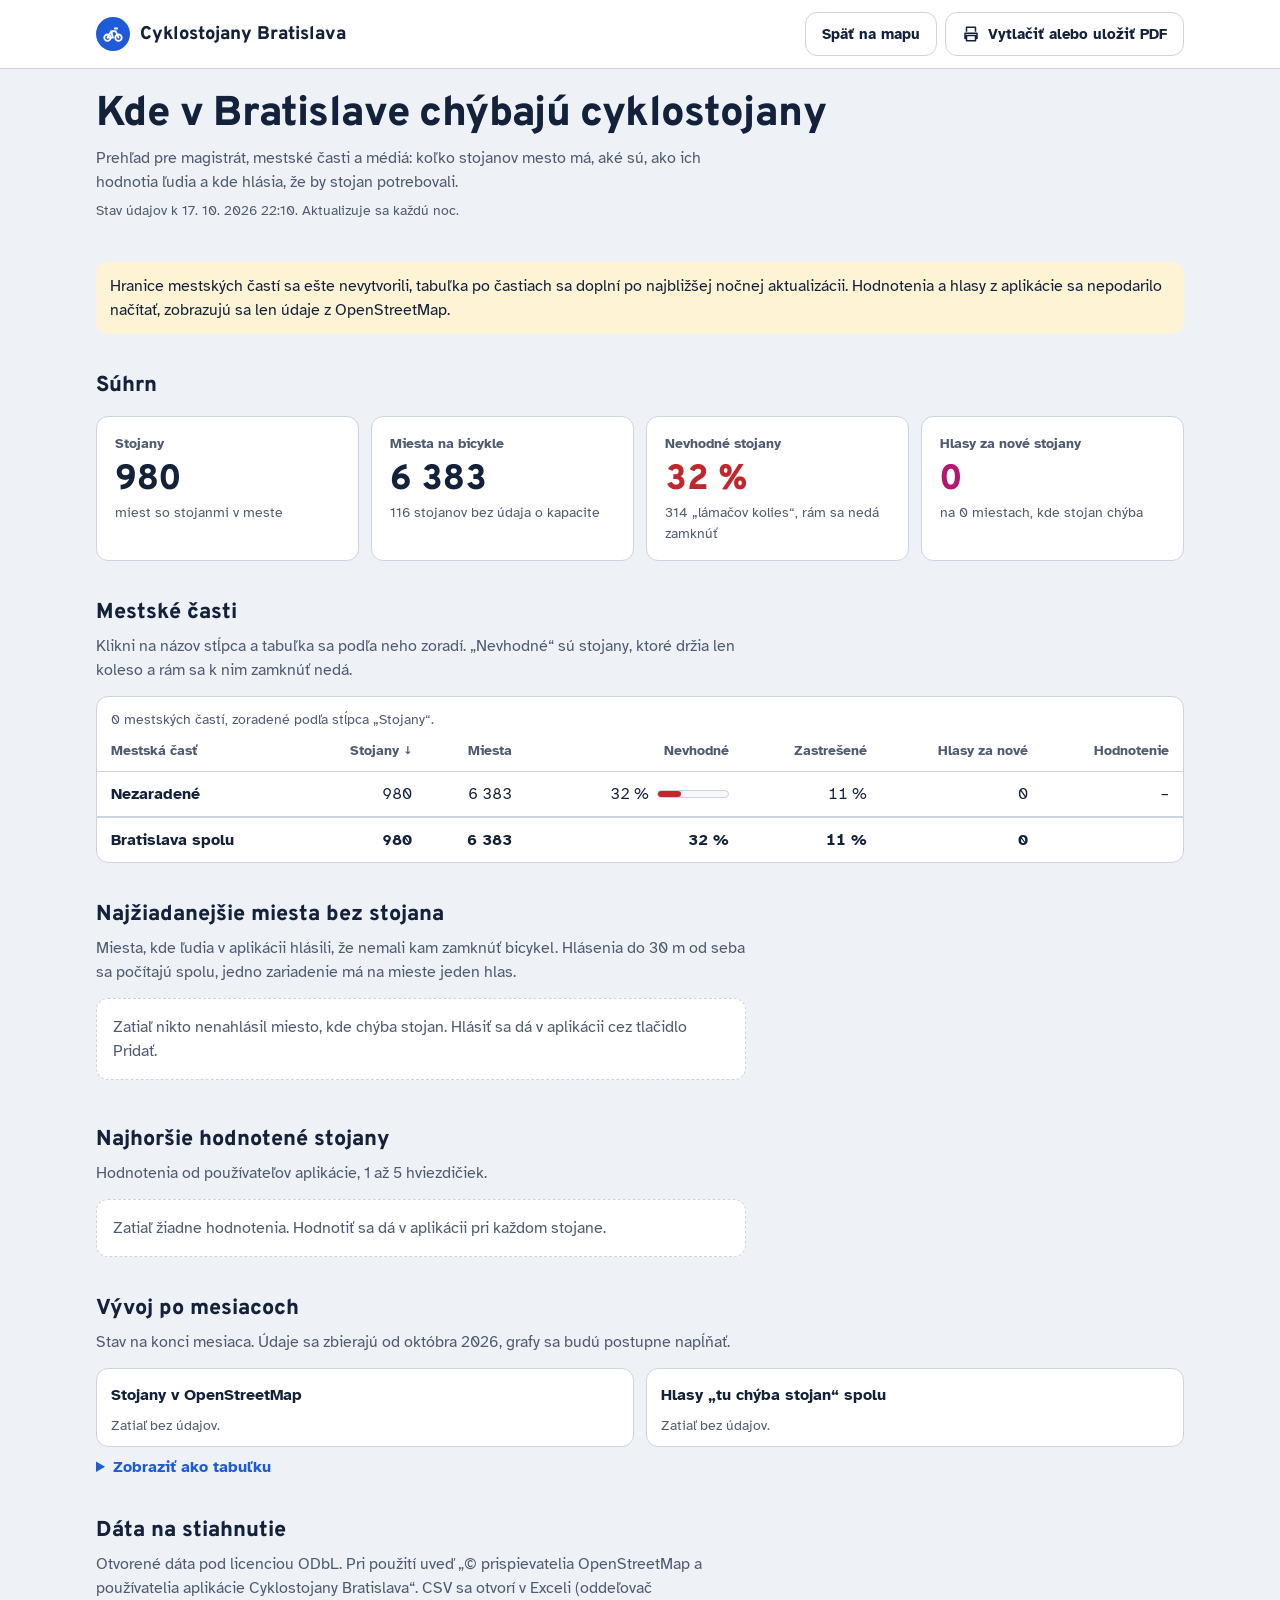
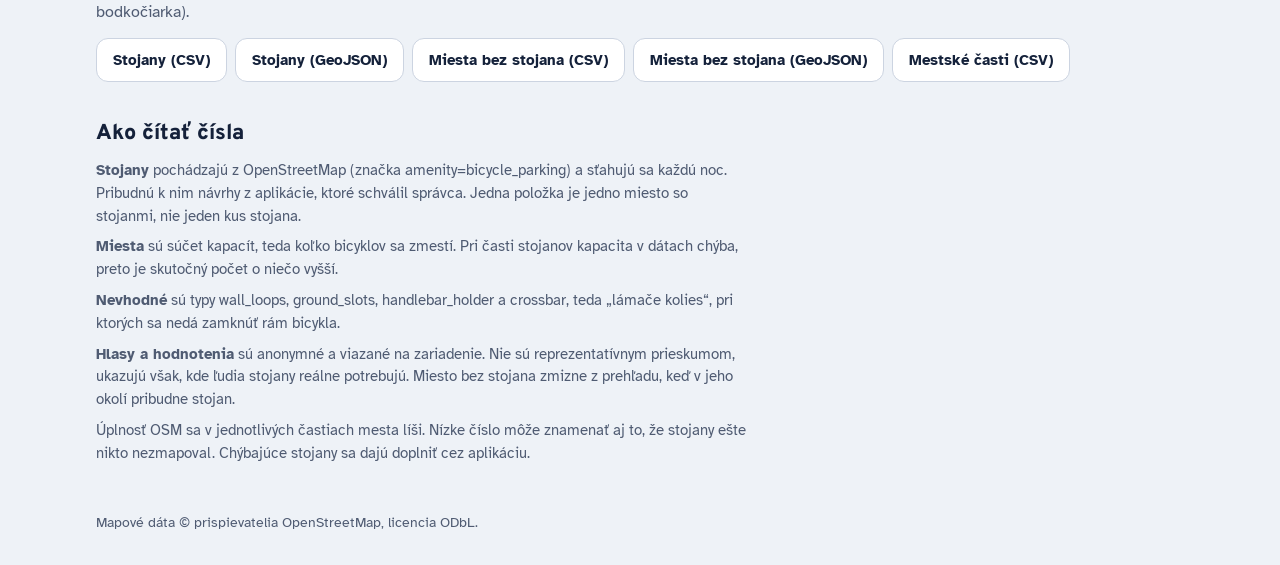
==== site/prehlad.html @ d2716bb5 "Prehľad pre mesto: mestské časti, dopyt, hodnotenia, mesačný vývoj, dáta na stiahnutie - site/prehla" ====
<!doctype html>
<html lang="sk">
<head>
<meta charset="utf-8">
<meta name="viewport" content="width=device-width, initial-scale=1, viewport-fit=cover">
<meta name="theme-color" content="#1d5bd8">
<title>Cyklostojany Bratislava – prehľad pre mesto</title>
<meta name="description" content="Koľko cyklostojanov má Bratislava a jej mestské časti, aké sú a kde ľudia hlásia, že chýbajú.">
<link rel="preconnect" href="https://fonts.googleapis.com">
<link rel="preconnect" href="https://fonts.gstatic.com" crossorigin>
<link rel="stylesheet" href="https://fonts.googleapis.com/css2?family=Atkinson+Hyperlegible:wght@400;700&family=Overpass:wght@700;800&display=swap">
<style>
/* Layout: jeden stĺpec dokumentu (max ~70 rem), sekcie pod sebou; na tlač bez ovládacích prvkov. */
:root {
  --bg: #eef2f7;
  --surface: #ffffff;
  --surface-2: #f5f7fb;
  --fg: #14213a;
  --muted: #4f5b72;
  --line: #ccd4e1;
  --accent: #1d5bd8;        /* modrá ako dopravná značka „cestička pre cyklistov“ */
  --accent-fg: #ffffff;
  --accent-soft: #e2ebfd;
  --c-safe: #1b7442;
  --c-shelter: #6a3fb5;
  --c-informal: #9a5b00;
  --c-bad: #c0282d;
  --c-unknown: #5f6779;
  --c-demand: #b4176f;   /* miesta, kde chýba stojan */
  --star: #c98a00;
  --ok-bg: #e3f3ea;
  --warn-bg: #fff3d6;
  --shadow: 0 6px 24px rgba(16, 28, 52, .18);
  --f-display: "Overpass", "Arial Narrow", system-ui, sans-serif;
  --f-body: "Atkinson Hyperlegible", system-ui, -apple-system, "Segoe UI", sans-serif;
  --tap: 48px;
  --r: 12px;
  color-scheme: light;
}
@media (prefers-color-scheme: dark) {
  :root:not([data-theme="light"]) {
    --bg: #0e1520; --surface: #172131; --surface-2: #1d2939; --fg: #e9eef7; --muted: #a9b4c8; --line: #2f3d54;
    --accent: #7aa5ff; --accent-fg: #0a1222; --accent-soft: #1f2e4b;
    --c-safe: #3fae6f; --c-shelter: #9a77e0; --c-informal: #d39321; --c-bad: #ec5a5f; --c-unknown: #8a93a6; --c-demand: #f06ab5;
    --star: #f0b62e; --ok-bg: #173826; --warn-bg: #3a2f12; --shadow: 0 6px 24px rgba(0,0,0,.5);
    color-scheme: dark;
  }
}
:root[data-theme="dark"] {
  --bg: #0e1520; --surface: #172131; --surface-2: #1d2939; --fg: #e9eef7; --muted: #a9b4c8; --line: #2f3d54;
  --accent: #7aa5ff; --accent-fg: #0a1222; --accent-soft: #1f2e4b;
  --c-safe: #3fae6f; --c-shelter: #9a77e0; --c-informal: #d39321; --c-bad: #ec5a5f; --c-unknown: #8a93a6; --c-demand: #f06ab5;
  --star: #f0b62e; --ok-bg: #173826; --warn-bg: #3a2f12; --shadow: 0 6px 24px rgba(0,0,0,.5);
  color-scheme: dark;
}

* { box-sizing: border-box; }
html { -webkit-text-size-adjust: 100%; }
body { margin: 0; background: var(--bg); color: var(--fg); font: 16px/1.5 var(--f-body); }
[hidden] { display: none !important; }
a { color: var(--accent); }
:focus-visible { outline: 3px solid var(--fg); outline-offset: 2px; border-radius: 4px; }
.sr-only { position: absolute; width: 1px; height: 1px; overflow: hidden; clip: rect(0 0 0 0); white-space: nowrap; }

.wrap {
  max-width: 70rem; margin: 0 auto;
  padding-left: max(16px, env(safe-area-inset-left, 0px));
  padding-right: max(16px, env(safe-area-inset-right, 0px));
}
header.top { background: var(--surface); border-bottom: 1px solid var(--line); }
header.top .wrap { display: flex; align-items: center; gap: 12px; flex-wrap: wrap; padding-block: 12px; }
.brand { display: flex; align-items: center; gap: 10px; flex: 1; min-width: 0; text-decoration: none; color: var(--fg); }
.brand-mark { width: 34px; height: 34px; border-radius: 50%; background: var(--accent); display: grid; place-items: center; flex: none; }
.brand-mark svg { width: 22px; height: 22px; }
.brand strong { font: 800 1.15rem/1.1 var(--f-display); padding-top: 3px; }
.btn {
  min-height: 44px; padding: 8px 16px; border-radius: var(--r); border: 1px solid var(--line); background: var(--surface); color: var(--fg);
  font: 700 .95rem/1.2 var(--f-body); cursor: pointer; display: inline-flex; align-items: center; gap: 8px; text-decoration: none;
}
.btn.primary { background: var(--accent); color: var(--accent-fg); border-color: var(--accent); }
.btn svg { width: 18px; height: 18px; }

main .wrap { padding-block: 24px 48px; display: grid; gap: 40px; }
main .wrap > * { min-width: 0; }
h1 { font: 800 clamp(1.7rem, 4.5vw, 2.6rem)/1.08 var(--f-display); margin: 0; letter-spacing: -.015em; text-wrap: balance; }
h2 { font: 800 1.35rem/1.15 var(--f-display); margin: 0 0 4px; text-wrap: balance; }
.lede { color: var(--muted); margin: 8px 0 0; max-width: 62ch; }
.meta { color: var(--muted); font-size: .9rem; margin: 6px 0 0; }
section > p { max-width: 65ch; }
.section-head { display: grid; gap: 4px; margin-bottom: 14px; }
.section-head p { color: var(--muted); margin: 0; max-width: 65ch; }

/* súhrnné čísla – tu sú čísla hlavnou správou stránky */
.tiles { display: grid; grid-template-columns: repeat(auto-fit, minmax(14rem, 1fr)); gap: 12px; }
.tile { background: var(--surface); border: 1px solid var(--line); border-radius: var(--r); padding: 16px 18px; display: grid; gap: 4px; align-content: start; }
.tile .k { color: var(--muted); font-size: .9rem; font-weight: 700; }
.tile .v { font: 800 2.2rem/1 var(--f-display); font-variant-numeric: tabular-nums; padding-top: 4px; }
.tile .s { color: var(--muted); font-size: .88rem; }
.tile.alert .v { color: var(--c-bad); }
.tile.demand .v { color: var(--c-demand); }

/* tabuľky */
.table-wrap { overflow-x: auto; background: var(--surface); border: 1px solid var(--line); border-radius: var(--r); }
table { border-collapse: collapse; width: 100%; font-variant-numeric: tabular-nums; }
caption { text-align: left; padding: 12px 14px 0; color: var(--muted); font-size: .9rem; }
th, td { padding: 10px 14px; text-align: right; border-bottom: 1px solid var(--line); white-space: nowrap; }
th:first-child, td:first-child { text-align: left; }
thead th { font-size: .85rem; color: var(--muted); font-weight: 700; vertical-align: bottom; }
thead th button { all: unset; cursor: pointer; display: inline-flex; gap: 4px; align-items: center; }
thead th button:focus-visible { outline: 3px solid var(--fg); outline-offset: 2px; border-radius: 4px; }
thead th[aria-sort] button::after { content: "↓"; font-size: .8em; }
thead th[aria-sort="ascending"] button::after { content: "↑"; }
tbody tr:last-child td { border-bottom: none; }
tfoot td { font-weight: 700; border-top: 2px solid var(--line); border-bottom: none; }
.pct { display: inline-grid; grid-template-columns: 3.2em 4.5em; gap: 8px; align-items: center; justify-items: end; }
.pct i { display: block; height: 8px; width: 100%; border-radius: 4px; background: var(--surface-2); border: 1px solid var(--line); overflow: hidden; }
.pct i b { display: block; height: 100%; background: var(--c-bad); border-radius: 0 4px 4px 0; }

/* rebríčky */
.rank { list-style: none; margin: 0; padding: 0; display: grid; gap: 8px; counter-reset: r; }
.rank li {
  counter-increment: r; background: var(--surface); border: 1px solid var(--line); border-radius: var(--r);
  display: grid; grid-template-columns: 2.2rem 1fr auto; gap: 2px 12px; align-items: center; padding: 12px 14px;
}
.rank li::before { content: counter(r); grid-row: span 2; font: 800 1.2rem/1 var(--f-display); color: var(--muted); padding-top: 3px; }
.rank .t { font-weight: 700; min-width: 0; }
.rank .m { color: var(--muted); font-size: .9rem; grid-column: 2; min-width: 0; }
.rank .n { grid-row: span 2; text-align: right; font: 800 1.4rem/1 var(--f-display); font-variant-numeric: tabular-nums; }
.rank .n small { display: block; font: 400 .75rem/1.2 var(--f-body); color: var(--muted); }
.rank.demand .n { color: var(--c-demand); }
.rank a { font-size: .9rem; }
.empty { color: var(--muted); background: var(--surface); border: 1px dashed var(--line); border-radius: var(--r); padding: 16px; margin: 0; }

/* grafy */
.charts { display: grid; grid-template-columns: repeat(auto-fit, minmax(19rem, 1fr)); gap: 12px; }
figure.chart { margin: 0; background: var(--surface); border: 1px solid var(--line); border-radius: var(--r); padding: 14px 14px 10px; position: relative; min-width: 0; }
figure.chart figcaption { font-weight: 700; margin-bottom: 6px; }
figure.chart svg { width: 100%; height: auto; display: block; overflow: visible; }
.chart .grid { stroke: var(--line); stroke-width: 1; }
.chart .axis { fill: var(--muted); font: 12px var(--f-body); }
.chart .line { fill: none; stroke-width: 2; stroke-linejoin: round; stroke-linecap: round; }
.chart .area { opacity: .12; }
.chart .dot { stroke: var(--surface); stroke-width: 2; }
.chart .hit { fill: transparent; cursor: pointer; }
.chart .endlabel { font: 800 13px var(--f-display); fill: var(--fg); }
.tip {
  position: absolute; pointer-events: none; background: var(--fg); color: var(--bg); border-radius: 8px; padding: 6px 10px;
  font-size: .85rem; white-space: nowrap; transform: translate(-50%, calc(-100% - 10px)); box-shadow: var(--shadow);
}
.note { color: var(--muted); font-size: .9rem; margin: 8px 0 0; }
details { margin-top: 8px; }
summary { cursor: pointer; color: var(--accent); font-weight: 700; }

.downloads { display: flex; flex-wrap: wrap; gap: 8px; }
.method { display: grid; gap: 8px; color: var(--muted); font-size: .95rem; max-width: 70ch; }
.method p { margin: 0; }
.status { background: var(--warn-bg); border-radius: var(--r); padding: 12px 14px; margin: 0; }
footer { color: var(--muted); font-size: .85rem; padding-block: 0 32px; }

@media print {
  body { background: #fff; color: #000; }
  header.top .actions, .downloads, .no-print, details summary { display: none !important; }
  details > * { display: block !important; }
  section { break-inside: avoid-page; }
  .table-wrap, .tile, figure.chart, .rank li { border-color: #bbb; }
  a { color: #000; text-decoration: none; }
}
</style>
</head>
<body>
<header class="top">
  <div class="wrap">
    <a class="brand" href="index.html">
      <span class="brand-mark" aria-hidden="true"><svg viewBox="0 0 24 24" fill="none" stroke="#fff" stroke-width="2" stroke-linecap="round" stroke-linejoin="round"><circle cx="6" cy="16" r="3.5"/><circle cx="18" cy="16" r="3.5"/><path d="M6 16l4-7h5l3 7M10 9l2 7h-6M14 6h2.5"/></svg></span>
      <strong>Cyklostojany Bratislava</strong>
    </a>
    <div class="actions" style="display:flex;gap:8px;flex-wrap:wrap">
      <a class="btn" href="index.html">Späť na mapu</a>
      <button class="btn" type="button" id="btnPrint">
        <svg viewBox="0 0 24 24" fill="none" stroke="currentColor" stroke-width="2" stroke-linejoin="round" aria-hidden="true"><path d="M6 9V3h12v6M6 18H4v-7h16v7h-2M6 14h12v7H6z"/></svg>
        Vytlačiť alebo uložiť PDF
      </button>
    </div>
  </div>
</header>

<main>
  <div class="wrap">
    <div>
      <h1>Kde v Bratislave chýbajú cyklostojany</h1>
      <p class="lede">Prehľad pre magistrát, mestské časti a médiá: koľko stojanov mesto má, aké sú, ako ich hodnotia ľudia a kde hlásia, že by stojan potrebovali.</p>
      <p class="meta" id="asOf">Načítavam údaje…</p>
    </div>
    <p class="status" id="loadStatus" role="status" hidden></p>

    <section aria-labelledby="sumTitle">
      <div class="section-head"><h2 id="sumTitle">Súhrn</h2></div>
      <div class="tiles" id="tiles"></div>
    </section>

    <section aria-labelledby="distTitle">
      <div class="section-head">
        <h2 id="distTitle">Mestské časti</h2>
        <p>Klikni na názov stĺpca a tabuľka sa podľa neho zoradí. „Nevhodné“ sú stojany, ktoré držia len koleso a rám sa k nim zamknúť nedá.</p>
      </div>
      <div class="table-wrap">
        <table id="distTable">
          <caption id="distCaption"></caption>
          <thead><tr>
            <th scope="col" data-k="name"><button type="button">Mestská časť</button></th>
            <th scope="col" data-k="racks" aria-sort="descending"><button type="button">Stojany</button></th>
            <th scope="col" data-k="cap"><button type="button">Miesta</button></th>
            <th scope="col" data-k="badPct"><button type="button">Nevhodné</button></th>
            <th scope="col" data-k="coveredPct"><button type="button">Zastrešené</button></th>
            <th scope="col" data-k="votes"><button type="button">Hlasy za nové</button></th>
            <th scope="col" data-k="avg"><button type="button">Hodnotenie</button></th>
          </tr></thead>
          <tbody></tbody>
          <tfoot></tfoot>
        </table>
      </div>
    </section>

    <section aria-labelledby="demandTitle">
      <div class="section-head">
        <h2 id="demandTitle">Najžiadanejšie miesta bez stojana</h2>
        <p>Miesta, kde ľudia v aplikácii hlásili, že nemali kam zamknúť bicykel. Hlásenia do 30 m od seba sa počítajú spolu, jedno zariadenie má na mieste jeden hlas.</p>
      </div>
      <ol class="rank demand" id="demandList"></ol>
      <p class="note" id="reasonNote"></p>
    </section>

    <section aria-labelledby="qualTitle">
      <div class="section-head">
        <h2 id="qualTitle">Najhoršie hodnotené stojany</h2>
        <p id="qualLead">Hodnotenia od používateľov aplikácie, 1 až 5 hviezdičiek.</p>
      </div>
      <ol class="rank" id="worstList"></ol>
    </section>

    <section aria-labelledby="trendTitle">
      <div class="section-head">
        <h2 id="trendTitle">Vývoj po mesiacoch</h2>
        <p>Stav na konci mesiaca. Údaje sa zbierajú od októbra 2026, grafy sa budú postupne napĺňať.</p>
      </div>
      <div class="charts">
        <figure class="chart" id="chartRacks"><figcaption>Stojany v OpenStreetMap</figcaption></figure>
        <figure class="chart" id="chartVotes"><figcaption>Hlasy „tu chýba stojan“ spolu</figcaption></figure>
      </div>
      <details>
        <summary>Zobraziť ako tabuľku</summary>
        <div class="table-wrap" style="margin-top:8px">
          <table id="trendTable"><thead><tr><th scope="col">Mesiac</th><th scope="col">Stojany</th><th scope="col">Miesta</th><th scope="col">Nevhodné</th><th scope="col">Hlasy spolu</th></tr></thead><tbody></tbody></table>
        </div>
      </details>
    </section>

    <section aria-labelledby="dlTitle">
      <div class="section-head">
        <h2 id="dlTitle">Dáta na stiahnutie</h2>
        <p>Otvorené dáta pod licenciou ODbL. Pri použití uveď „© prispievatelia OpenStreetMap a používatelia aplikácie Cyklostojany Bratislava“. CSV sa otvorí v Exceli (oddeľovač bodkočiarka).</p>
      </div>
      <div class="downloads">
        <button class="btn" type="button" data-dl="racks-csv">Stojany (CSV)</button>
        <button class="btn" type="button" data-dl="racks-geojson">Stojany (GeoJSON)</button>
        <button class="btn" type="button" data-dl="demand-csv">Miesta bez stojana (CSV)</button>
        <button class="btn" type="button" data-dl="demand-geojson">Miesta bez stojana (GeoJSON)</button>
        <button class="btn" type="button" data-dl="districts-csv">Mestské časti (CSV)</button>
      </div>
    </section>

    <section aria-labelledby="methTitle" class="method">
      <h2 id="methTitle" style="color:var(--fg)">Ako čítať čísla</h2>
      <p><strong>Stojany</strong> pochádzajú z OpenStreetMap (značka amenity=bicycle_parking) a sťahujú sa každú noc. Pribudnú k nim návrhy z aplikácie, ktoré schválil správca. Jedna položka je jedno miesto so stojanmi, nie jeden kus stojana.</p>
      <p><strong>Miesta</strong> sú súčet kapacít, teda koľko bicyklov sa zmestí. Pri časti stojanov kapacita v dátach chýba, preto je skutočný počet o niečo vyšší.</p>
      <p><strong>Nevhodné</strong> sú typy wall_loops, ground_slots, handlebar_holder a crossbar, teda „lámače kolies“, pri ktorých sa nedá zamknúť rám bicykla.</p>
      <p><strong>Hlasy a hodnotenia</strong> sú anonymné a viazané na zariadenie. Nie sú reprezentatívnym prieskumom, ukazujú však, kde ľudia stojany reálne potrebujú. Miesto bez stojana zmizne z prehľadu, keď v jeho okolí pribudne stojan.</p>
      <p>Úplnosť OSM sa v jednotlivých častiach mesta líši. Nízke číslo môže znamenať aj to, že stojany ešte nikto nezmapoval. Chýbajúce stojany sa dajú doplniť cez aplikáciu.</p>
    </section>
  </div>
</main>
<footer><div class="wrap">Mapové dáta © prispievatelia OpenStreetMap, licencia ODbL.</div></footer>

<script src="config.js"></script>
<script>
"use strict";
const CFG = Object.assign({ SUPABASE_URL: "", SUPABASE_ANON_KEY: "" }, window.APP_CONFIG || {});
const DEMAND_METERS = 30;
const OSM_CAT = {
  stands: "safe", racks: "safe", wide_stands: "safe", safe_loops: "safe", bollard: "safe", rack: "safe", "two-tier": "safe", anchors: "safe",
  shed: "shelter", lockers: "shelter", building: "shelter", informal: "informal", floor: "informal",
  wall_loops: "bad", ground_slots: "bad", handlebar_holder: "bad", crossbar: "bad",
};
const CAT_LABEL = { safe: "Bezpečný stojan", shelter: "Prístrešok alebo box", informal: "Neformálne miesto", bad: "Nevhodný stojan", unknown: "Neznámy typ" };
const REASONS = { work: "Práca", shop: "Obchod alebo služby", school: "Škola", transit: "Zastávka MHD alebo vlak", office: "Úrad alebo lekár", home: "Bývam tu", leisure: "Voľný čas alebo šport", other: "Iné" };
// do rebríčka len skutočné nedostatky; zastrešenie a osvetlenie väčšina stojanov nemá
const CRIT = { frame: "rám sa nedá zamknúť", good_condition: "je v zlom stave" };

const $ = (s, el = document) => el.querySelector(s);
const esc = (s) => String(s ?? "").replace(/[&<>"']/g, (c) => ({ "&": "&amp;", "<": "&lt;", ">": "&gt;", '"': "&quot;", "'": "&#39;" }[c]));
const nf = new Intl.NumberFormat("sk-SK");
const nf1 = new Intl.NumberFormat("sk-SK", { minimumFractionDigits: 1, maximumFractionDigits: 1 });
const pct = (a, b) => (b ? Math.round((a / b) * 100) : 0);
function plural(n, one, few, many) { return n === 1 ? one : n >= 2 && n <= 4 ? few : many; }
function distM(a, b) {
  const R = 6371000, r = Math.PI / 180, dLat = (b[0] - a[0]) * r, dLon = (b[1] - a[1]) * r;
  const h = Math.sin(dLat / 2) ** 2 + Math.cos(a[0] * r) * Math.cos(b[0] * r) * Math.sin(dLon / 2) ** 2;
  return 2 * R * Math.asin(Math.sqrt(h));
}
function inRings(lon, lat, rings) {
  let inside = false;
  for (const r of rings) for (let i = 0, j = r.length - 1; i < r.length; j = i++) {
    const [xi, yi] = r[i], [xj, yj] = r[j];
    if ((yi > lat) !== (yj > lat) && lon < ((xj - xi) * (lat - yi)) / (yj - yi) + xi) inside = !inside;
  }
  return inside;
}
async function getJSON(url) { const r = await fetch(url, { cache: "no-cache" }); if (!r.ok) throw new Error(url + " HTTP " + r.status); return r.json(); }
// Supabase REST: verejný kľúč len v hlavičke apikey, stránkovanie po 1000
async function sbAll(path) {
  if (!CFG.SUPABASE_URL || !CFG.SUPABASE_ANON_KEY) return [];
  const out = [];
  for (let from = 0; ; from += 1000) {
    const r = await fetch(`${CFG.SUPABASE_URL.replace(/\/$/, "")}/rest/v1/${path}`, { headers: { apikey: CFG.SUPABASE_ANON_KEY, Range: `${from}-${from + 999}`, "Range-Unit": "items" } });
    if (!r.ok) throw new Error(path + " HTTP " + r.status);
    const rows = await r.json(); out.push(...rows);
    if (rows.length < 1000) return out;
  }
}

const D = { racks: [], districts: [], history: { months: {} }, ratings: [], demand: [], groups: [], fetched: null, warnings: [] };

function districtOf(lat, lon) { const d = D.districts.find((x) => inRings(lon, lat, x.rings)); return d ? d.id : null; }
function districtName(id) { return (D.districts.find((d) => d.id === id) || {}).name || "Nezaradené"; }

async function load() {
  const osm = await getJSON("data/osm.json");
  D.fetched = osm.fetched;
  try { D.districts = (await getJSON("data/districts.json")).districts || []; } catch { D.warnings.push("Hranice mestských častí sa ešte nevytvorili, tabuľka po častiach sa doplní po najbližšej nočnej aktualizácii."); }
  try { D.history = await getJSON("data/history.json"); } catch {}
  D.racks = (osm.elements || []).map((e) => ({
    id: `osm:${e.type}/${e.id}`, src: "OSM", lat: e.lat, lon: e.lon, cat: OSM_CAT[e.tags.bicycle_parking] || "unknown", osmType: e.tags.bicycle_parking || "",
    cap: parseInt(e.tags.capacity, 10) > 0 ? parseInt(e.tags.capacity, 10) : null, covered: e.tags.covered === "yes", access: e.tags.access || "", name: e.tags.name || "",
    d: e.d ?? null, seen: e.seen || null,
  }));
  try {
    const [app, ratings, demand] = await Promise.all([
      sbAll("racks?select=id,lat,lon,cat,capacity,covered,approved_at&status=eq.approved"),
      sbAll("ratings?select=rack_id,stars,frame,covered,lit,good_condition"),
      sbAll("demand?select=id,lat,lon,reason,created_at&order=created_at.asc"),
    ]);
    for (const r of app) D.racks.push({ id: "u:" + r.id, src: "Aplikácia", lat: r.lat, lon: r.lon, cat: r.cat, osmType: "", cap: r.capacity || null, covered: r.covered === true, access: "", name: "", d: null, approvedAt: r.approved_at });
    D.ratings = ratings; D.demand = demand;
  } catch (e) { console.error(e); D.warnings.push("Hodnotenia a hlasy z aplikácie sa nepodarilo načítať, zobrazujú sa len údaje z OpenStreetMap."); }
  // schválený návrh, ktorý už je v OSM, nepočítame dvakrát
  D.racks = D.racks.filter((r) => r.src === "OSM" || !D.racks.some((o) => o.src === "OSM" && o.seen && r.approvedAt && o.seen >= r.approvedAt.slice(0, 10) && distM([o.lat, o.lon], [r.lat, r.lon]) <= 15));
  for (const r of D.racks) if (r.d == null && D.districts.length) r.d = districtOf(r.lat, r.lon);
  // hodnotenia ku stojanom
  const byRack = new Map();
  for (const x of D.ratings) { const a = byRack.get(x.rack_id) || { n: 0, sum: 0, no: {} }; a.n++; a.sum += x.stars; for (const k of Object.keys(CRIT)) if (x[k] === false) a.no[k] = (a.no[k] || 0) + 1; byRack.set(x.rack_id, a); }
  for (const r of D.racks) { const a = byRack.get(r.id); if (a) { r.n = a.n; r.avg = a.sum / a.n; r.no = a.no; } }
  D.groups = groupDemand();
}

function groupDemand() {
  const groups = [];
  for (const d of D.demand) {
    let g = groups.find((x) => distM([x.lat, x.lon], [d.lat, d.lon]) <= DEMAND_METERS);
    if (!g) { g = { lat: d.lat, lon: d.lon, n: 0, reasons: {}, first: d.created_at, last: d.created_at }; groups.push(g); }
    g.lat = (g.lat * g.n + d.lat) / (g.n + 1); g.lon = (g.lon * g.n + d.lon) / (g.n + 1);
    g.n++; g.reasons[d.reason] = (g.reasons[d.reason] || 0) + 1; g.last = d.created_at;
  }
  return groups.filter((g) => !D.racks.some((r) => {
    const after = r.src === "OSM" ? r.seen : (r.approvedAt || "").slice(0, 10);
    return after && after >= String(g.last).slice(0, 10) && distM([r.lat, r.lon], [g.lat, g.lon]) <= DEMAND_METERS;
  })).map((g) => ({ ...g, d: D.districts.length ? districtOf(g.lat, g.lon) : null })).sort((a, b) => b.n - a.n || String(a.first).localeCompare(String(b.first)));
}

/* ---------- súhrn ---------- */
function renderTiles() {
  const R = D.racks, cap = R.reduce((s, r) => s + (r.cap || 0), 0), capUnknown = R.filter((r) => !r.cap).length;
  const bad = R.filter((r) => r.cat === "bad").length, votes = D.groups.reduce((s, g) => s + g.n, 0);
  const tiles = [
    { k: "Stojany", v: nf.format(R.length), s: "miest so stojanmi v meste" },
    { k: "Miesta na bicykle", v: nf.format(cap), s: `${nf.format(capUnknown)} ${plural(capUnknown, "stojan", "stojany", "stojanov")} bez údaja o kapacite` },
    { k: "Nevhodné stojany", v: pct(bad, R.length) + " %", s: `${nf.format(bad)} „lámačov kolies“, rám sa nedá zamknúť`, cls: "alert" },
    { k: "Hlasy za nové stojany", v: nf.format(votes), s: `na ${nf.format(D.groups.length)} ${plural(D.groups.length, "mieste", "miestach", "miestach")}, kde stojan chýba`, cls: "demand" },
  ];
  $("#tiles").innerHTML = tiles.map((t) => `<div class="tile ${t.cls || ""}"><span class="k">${esc(t.k)}</span><span class="v">${esc(t.v)}</span><span class="s">${esc(t.s)}</span></div>`).join("");
}

/* ---------- mestské časti ---------- */
let distRows = [], sortKey = "racks", sortDir = -1;
function computeDistricts() {
  const ids = D.districts.map((d) => d.id).concat(D.racks.some((r) => r.d == null) ? [null] : []);
  distRows = ids.map((id) => {
    const rs = D.racks.filter((r) => r.d === id), rated = rs.filter((r) => r.n);
    const nRatings = rated.reduce((s, r) => s + r.n, 0), sumStars = rated.reduce((s, r) => s + r.avg * r.n, 0);
    return {
      id, name: districtName(id), racks: rs.length, cap: rs.reduce((s, r) => s + (r.cap || 0), 0),
      bad: rs.filter((r) => r.cat === "bad").length, covered: rs.filter((r) => r.covered).length,
      badPct: rs.length ? rs.filter((r) => r.cat === "bad").length / rs.length : 0, coveredPct: rs.length ? rs.filter((r) => r.covered).length / rs.length : 0,
      votes: D.groups.filter((g) => g.d === id).reduce((s, g) => s + g.n, 0), avg: nRatings ? sumStars / nRatings : null, nRatings,
    };
  }).filter((r) => r.id !== null || r.racks);
}
function renderDistricts() {
  const rows = distRows.slice().sort((a, b) => {
    if (sortKey === "name") return sortDir * a.name.localeCompare(b.name, "sk");
    const x = a[sortKey] ?? -1, y = b[sortKey] ?? -1; return sortDir * (x - y) || a.name.localeCompare(b.name, "sk");
  });
  $("#distTable tbody").innerHTML = rows.map((r) => `<tr>
    <th scope="row" style="font-weight:700">${esc(r.name)}</th>
    <td>${nf.format(r.racks)}</td><td>${nf.format(r.cap)}</td>
    <td><span class="pct"><span>${pct(r.bad, r.racks)} %</span><i aria-hidden="true"><b style="width:${pct(r.bad, r.racks)}%"></b></i></span></td>
    <td>${pct(r.covered, r.racks)} %</td><td>${nf.format(r.votes)}</td>
    <td>${r.avg == null ? "–" : nf1.format(r.avg) + ` <span style="color:var(--muted)">(${r.nRatings})</span>`}</td></tr>`).join("");
  const T = { racks: D.racks.length, cap: D.racks.reduce((s, r) => s + (r.cap || 0), 0), bad: D.racks.filter((r) => r.cat === "bad").length, covered: D.racks.filter((r) => r.covered).length, votes: D.groups.reduce((s, g) => s + g.n, 0) };
  $("#distTable tfoot").innerHTML = `<tr><td>Bratislava spolu</td><td>${nf.format(T.racks)}</td><td>${nf.format(T.cap)}</td><td>${pct(T.bad, T.racks)} %</td><td>${pct(T.covered, T.racks)} %</td><td>${nf.format(T.votes)}</td><td></td></tr>`;
  document.querySelectorAll("#distTable thead th").forEach((th) => {
    if (th.dataset.k === sortKey) th.setAttribute("aria-sort", sortDir > 0 ? "ascending" : "descending"); else th.removeAttribute("aria-sort");
  });
  $("#distCaption").textContent = `${distRows.filter((r) => r.id !== null).length} mestských častí, zoradené podľa stĺpca „${$(`#distTable th[data-k="${sortKey}"]`).textContent.trim()}“.`;
}
document.querySelectorAll("#distTable thead th button").forEach((b) => b.addEventListener("click", () => {
  const k = b.parentElement.dataset.k;
  if (sortKey === k) sortDir = -sortDir; else { sortKey = k; sortDir = k === "name" ? 1 : -1; }
  renderDistricts();
}));

/* ---------- rebríčky ---------- */
function mapLink(q) { return `index.html?${q}`; }
function renderDemand() {
  const top = D.groups.slice(0, 10), ul = $("#demandList");
  if (!top.length) { ul.outerHTML = `<p class="empty" id="demandList">Zatiaľ nikto nenahlásil miesto, kde chýba stojan. Hlásiť sa dá v aplikácii cez tlačidlo Pridať.</p>`; return; }
  ul.innerHTML = top.map((g) => {
    const reasons = Object.entries(g.reasons).sort((a, b) => b[1] - a[1]).slice(0, 2).map(([k, c]) => `${REASONS[k] || k} (${c})`).join(", ");
    return `<li><span class="t">${esc(g.d != null ? districtName(g.d) : "Bratislava")}</span><span class="n">${g.n}<small>${plural(g.n, "hlas", "hlasy", "hlasov")}</small></span>
      <span class="m">${esc(reasons)} · <a href="${mapLink(`at=${g.lat.toFixed(5)},${g.lon.toFixed(5)}`)}">ukázať na mape</a></span></li>`;
  }).join("");
  const all = {}; for (const g of D.groups) for (const [k, c] of Object.entries(g.reasons)) all[k] = (all[k] || 0) + c;
  const total = Object.values(all).reduce((a, b) => a + b, 0);
  $("#reasonNote").textContent = "Dôvody spolu: " + Object.entries(all).sort((a, b) => b[1] - a[1]).map(([k, c]) => `${REASONS[k] || k} ${pct(c, total)} %`).join(", ") + ".";
}
function renderWorst() {
  const rated = D.racks.filter((r) => r.n), ul = $("#worstList");
  const nr = rated.reduce((s, r) => s + r.n, 0);
  $("#qualLead").textContent = rated.length
    ? `Hodnotenia od používateľov aplikácie, 1 až 5 hviezdičiek. Spolu ${nf.format(nr)} ${plural(nr, "hodnotenie", "hodnotenia", "hodnotení")} pri ${nf.format(rated.length)} ${plural(rated.length, "stojane", "stojanoch", "stojanoch")}, priemer ${nf1.format(rated.reduce((s, r) => s + r.avg * r.n, 0) / nr)}.`
    : "Hodnotenia od používateľov aplikácie, 1 až 5 hviezdičiek.";
  const worst = rated.sort((a, b) => a.avg - b.avg || b.n - a.n).slice(0, 10);
  if (!worst.length) { ul.outerHTML = `<p class="empty" id="worstList">Zatiaľ žiadne hodnotenia. Hodnotiť sa dá v aplikácii pri každom stojane.</p>`; return; }
  ul.innerHTML = worst.map((r) => {
    const probs = Object.entries(r.no || {}).filter(([, c]) => c * 2 >= r.n).map(([k]) => CRIT[k]);
    return `<li><span class="t">${esc(r.name || CAT_LABEL[r.cat])} · ${esc(districtName(r.d))}</span><span class="n">${nf1.format(r.avg)}<small>z 5 (${r.n})</small></span>
      <span class="m">${esc(probs.length ? "Podľa hodnotení " + probs.join(", ") : CAT_LABEL[r.cat])} · <a href="${mapLink(`rack=${encodeURIComponent(r.id)}`)}">detail na mape</a></span></li>`;
  }).join("");
}

/* ---------- vývoj ---------- */
function monthSeries() {
  const months = new Set(Object.keys(D.history.months || {}));
  for (const d of D.demand) months.add(String(d.created_at).slice(0, 7));
  const list = [...months].filter(Boolean).sort();
  let cum = 0; const votesBy = {};
  for (const d of D.demand) { const m = String(d.created_at).slice(0, 7); votesBy[m] = (votesBy[m] || 0) + 1; }
  return list.map((m) => { cum += votesBy[m] || 0; const h = (D.history.months || {})[m] || {}; return { m, racks: h.racks ?? null, cap: h.capacity ?? null, bad: h.bad ?? null, votes: cum }; });
}
const MONTHS_SK = ["jan", "feb", "mar", "apr", "máj", "jún", "júl", "aug", "sep", "okt", "nov", "dec"];
function mLabel(m) { const [y, mo] = m.split("-"); return `${MONTHS_SK[+mo - 1]} ${y.slice(2)}`; }
function lineChart(fig, series, key, color, unit) {
  const pts = series.filter((s) => s[key] != null);
  const W = 520, H = 200, L = 44, Rr = 40, T = 14, B = 28;
  if (!pts.length) { fig.insertAdjacentHTML("beforeend", `<p class="note">Zatiaľ bez údajov.</p>`); return; }
  const max = Math.max(...pts.map((p) => p[key])), min = 0;
  const step = niceStep(max), top = Math.max(step, Math.ceil(max / step) * step);
  const x = (i) => (pts.length === 1 ? L + (W - L - Rr) / 2 : L + (i * (W - L - Rr)) / (pts.length - 1));
  const y = (v) => T + (H - T - B) * (1 - (v - min) / (top - min));
  let g = "";
  for (let v = 0; v <= top; v += step) g += `<line class="grid" x1="${L}" x2="${W - Rr}" y1="${y(v)}" y2="${y(v)}"/><text class="axis" x="${L - 8}" y="${y(v) + 4}" text-anchor="end">${nf.format(v)}</text>`;
  const every = Math.ceil(pts.length / 6);
  pts.forEach((p, i) => { if (i % every === 0 || i === pts.length - 1) g += `<text class="axis" x="${x(i)}" y="${H - 8}" text-anchor="middle">${mLabel(p.m)}</text>`; });
  const path = pts.map((p, i) => `${i ? "L" : "M"}${x(i)},${y(p[key])}`).join("");
  if (pts.length > 1) g += `<path class="area" fill="${color}" d="${path}L${x(pts.length - 1)},${y(0)}L${x(0)},${y(0)}Z"/><path class="line" stroke="${color}" d="${path}"/>`;
  const last = pts[pts.length - 1];
  g += `<circle class="dot" cx="${x(pts.length - 1)}" cy="${y(last[key])}" r="5" fill="${color}"/><text class="endlabel" x="${x(pts.length - 1) + 8}" y="${y(last[key]) + 4}">${nf.format(last[key])}</text>`;
  pts.forEach((p, i) => { g += `<rect class="hit" x="${x(i) - 18}" y="${T}" width="36" height="${H - T - B}" data-i="${i}" tabindex="0" aria-label="${esc(mLabel(p.m))}: ${nf.format(p[key])} ${esc(unit)}"/>`; });
  fig.insertAdjacentHTML("beforeend", `<svg viewBox="0 0 ${W} ${H}" role="img" aria-label="${esc(fig.querySelector("figcaption").textContent)}: posledná hodnota ${nf.format(last[key])} ${esc(unit)}">${g}</svg>`);
  if (pts.length === 1) fig.insertAdjacentHTML("beforeend", `<p class="note">Zatiaľ jeden mesiac údajov.</p>`);
  const tip = document.createElement("div"); tip.className = "tip"; tip.hidden = true; fig.appendChild(tip);
  const svg = fig.querySelector("svg");
  const show = (el) => {
    const p = pts[+el.dataset.i], r = svg.getBoundingClientRect(), f = fig.getBoundingClientRect(), k = r.width / W;
    tip.textContent = `${mLabel(p.m)}: ${nf.format(p[key])} ${unit}`; tip.hidden = false;
    tip.style.left = (r.left - f.left + x(+el.dataset.i) * k) + "px"; tip.style.top = (r.top - f.top + y(p[key]) * k) + "px";
  };
  svg.querySelectorAll(".hit").forEach((el) => {
    el.addEventListener("pointerenter", () => show(el)); el.addEventListener("focus", () => show(el));
    el.addEventListener("pointerleave", () => (tip.hidden = true)); el.addEventListener("blur", () => (tip.hidden = true));
  });
}
function niceStep(max) { const raw = Math.max(1, max) / 4, p = 10 ** Math.floor(Math.log10(raw)), n = raw / p; return (n <= 1 ? 1 : n <= 2 ? 2 : n <= 5 ? 5 : 10) * p; }
function renderTrend() {
  const s = monthSeries(), css = getComputedStyle(document.documentElement);
  lineChart($("#chartRacks"), s, "racks", css.getPropertyValue("--accent").trim(), "stojanov");
  lineChart($("#chartVotes"), s, "votes", css.getPropertyValue("--c-demand").trim(), "hlasov");
  $("#trendTable tbody").innerHTML = s.map((p) => `<tr><th scope="row">${esc(mLabel(p.m))}</th><td>${p.racks == null ? "–" : nf.format(p.racks)}</td><td>${p.cap == null ? "–" : nf.format(p.cap)}</td><td>${p.bad == null ? "–" : nf.format(p.bad)}</td><td>${nf.format(p.votes)}</td></tr>`).join("");
}

/* ---------- stiahnutie ---------- */
function csv(rows) { return "﻿" + rows.map((r) => r.map((v) => { const t = v == null ? "" : String(v); return /[;"\n]/.test(t) ? `"${t.replace(/"/g, '""')}"` : t; }).join(";")).join("\r\n"); }
function save(name, text, type) {
  const a = document.createElement("a"); a.href = URL.createObjectURL(new Blob([text], { type })); a.download = name;
  document.body.appendChild(a); a.click(); setTimeout(() => { URL.revokeObjectURL(a.href); a.remove(); }, 1000);
}
const LICENSE = "© prispievatelia OpenStreetMap a používatelia aplikácie Cyklostojany Bratislava, ODbL";
function download(kind) {
  const day = (D.fetched || new Date().toISOString()).slice(0, 10);
  if (kind === "racks-csv") save(`cyklostojany-bratislava-${day}.csv`, csv([["zdroj", "id", "mestska_cast", "kategoria", "typ_osm", "kapacita", "zastreseny", "pristup", "nazov", "lat", "lon", "hodnotenie", "pocet_hodnoteni"],
    ...D.racks.map((r) => [r.src, r.id, districtName(r.d), CAT_LABEL[r.cat], r.osmType, r.cap, r.covered ? "áno" : "", r.access, r.name, r.lat, r.lon, r.avg != null ? r.avg.toFixed(2) : "", r.n || ""])]), "text/csv;charset=utf-8");
  if (kind === "racks-geojson") save(`cyklostojany-bratislava-${day}.geojson`, JSON.stringify({ type: "FeatureCollection", license: LICENSE,
    features: D.racks.map((r) => ({ type: "Feature", geometry: { type: "Point", coordinates: [r.lon, r.lat] }, properties: { source: r.src, id: r.id, district: districtName(r.d), category: r.cat, osm_type: r.osmType || null, capacity: r.cap, covered: r.covered, rating: r.avg ?? null, ratings: r.n || 0 } })) }), "application/geo+json");
  if (kind === "demand-csv") save(`chyba-stojan-bratislava-${day}.csv`, csv([["mestska_cast", "hlasy", ...Object.keys(REASONS).map((k) => "dovod_" + k), "prve_hlasenie", "posledne_hlasenie", "lat", "lon"],
    ...D.groups.map((g) => [districtName(g.d), g.n, ...Object.keys(REASONS).map((k) => g.reasons[k] || 0), String(g.first).slice(0, 10), String(g.last).slice(0, 10), g.lat.toFixed(6), g.lon.toFixed(6)])]), "text/csv;charset=utf-8");
  if (kind === "demand-geojson") save(`chyba-stojan-bratislava-${day}.geojson`, JSON.stringify({ type: "FeatureCollection", license: LICENSE,
    features: D.groups.map((g) => ({ type: "Feature", geometry: { type: "Point", coordinates: [+g.lon.toFixed(6), +g.lat.toFixed(6)] }, properties: { district: districtName(g.d), votes: g.n, reasons: g.reasons, first: g.first, last: g.last } })) }), "application/geo+json");
  if (kind === "districts-csv") save(`mestske-casti-cyklostojany-${day}.csv`, csv([["mestska_cast", "stojany", "miesta", "nevhodne", "nevhodne_percent", "zastresene", "hlasy_za_nove", "priemerne_hodnotenie", "pocet_hodnoteni"],
    ...distRows.map((r) => [r.name, r.racks, r.cap, r.bad, pct(r.bad, r.racks), r.covered, r.votes, r.avg != null ? r.avg.toFixed(2) : "", r.nRatings])]), "text/csv;charset=utf-8");
}
document.querySelectorAll("[data-dl]").forEach((b) => b.addEventListener("click", () => download(b.dataset.dl)));
$("#btnPrint").addEventListener("click", () => window.print());

/* ---------- štart ---------- */
(async () => {
  try { await load(); }
  catch (e) { console.error(e); $("#asOf").textContent = "Údaje sa nepodarilo načítať. Skús obnoviť stránku."; return; }
  const t = D.fetched ? new Date(D.fetched).toLocaleString("sk-SK", { day: "numeric", month: "numeric", year: "numeric", hour: "2-digit", minute: "2-digit" }) : "";
  $("#asOf").textContent = `Stav údajov k ${t}. Aktualizuje sa každú noc.`;
  if (D.warnings.length) { const s = $("#loadStatus"); s.textContent = D.warnings.join(" "); s.hidden = false; }
  renderTiles(); computeDistricts(); renderDistricts(); renderDemand(); renderWorst(); renderTrend();
})();
</script>
</body>
</html>
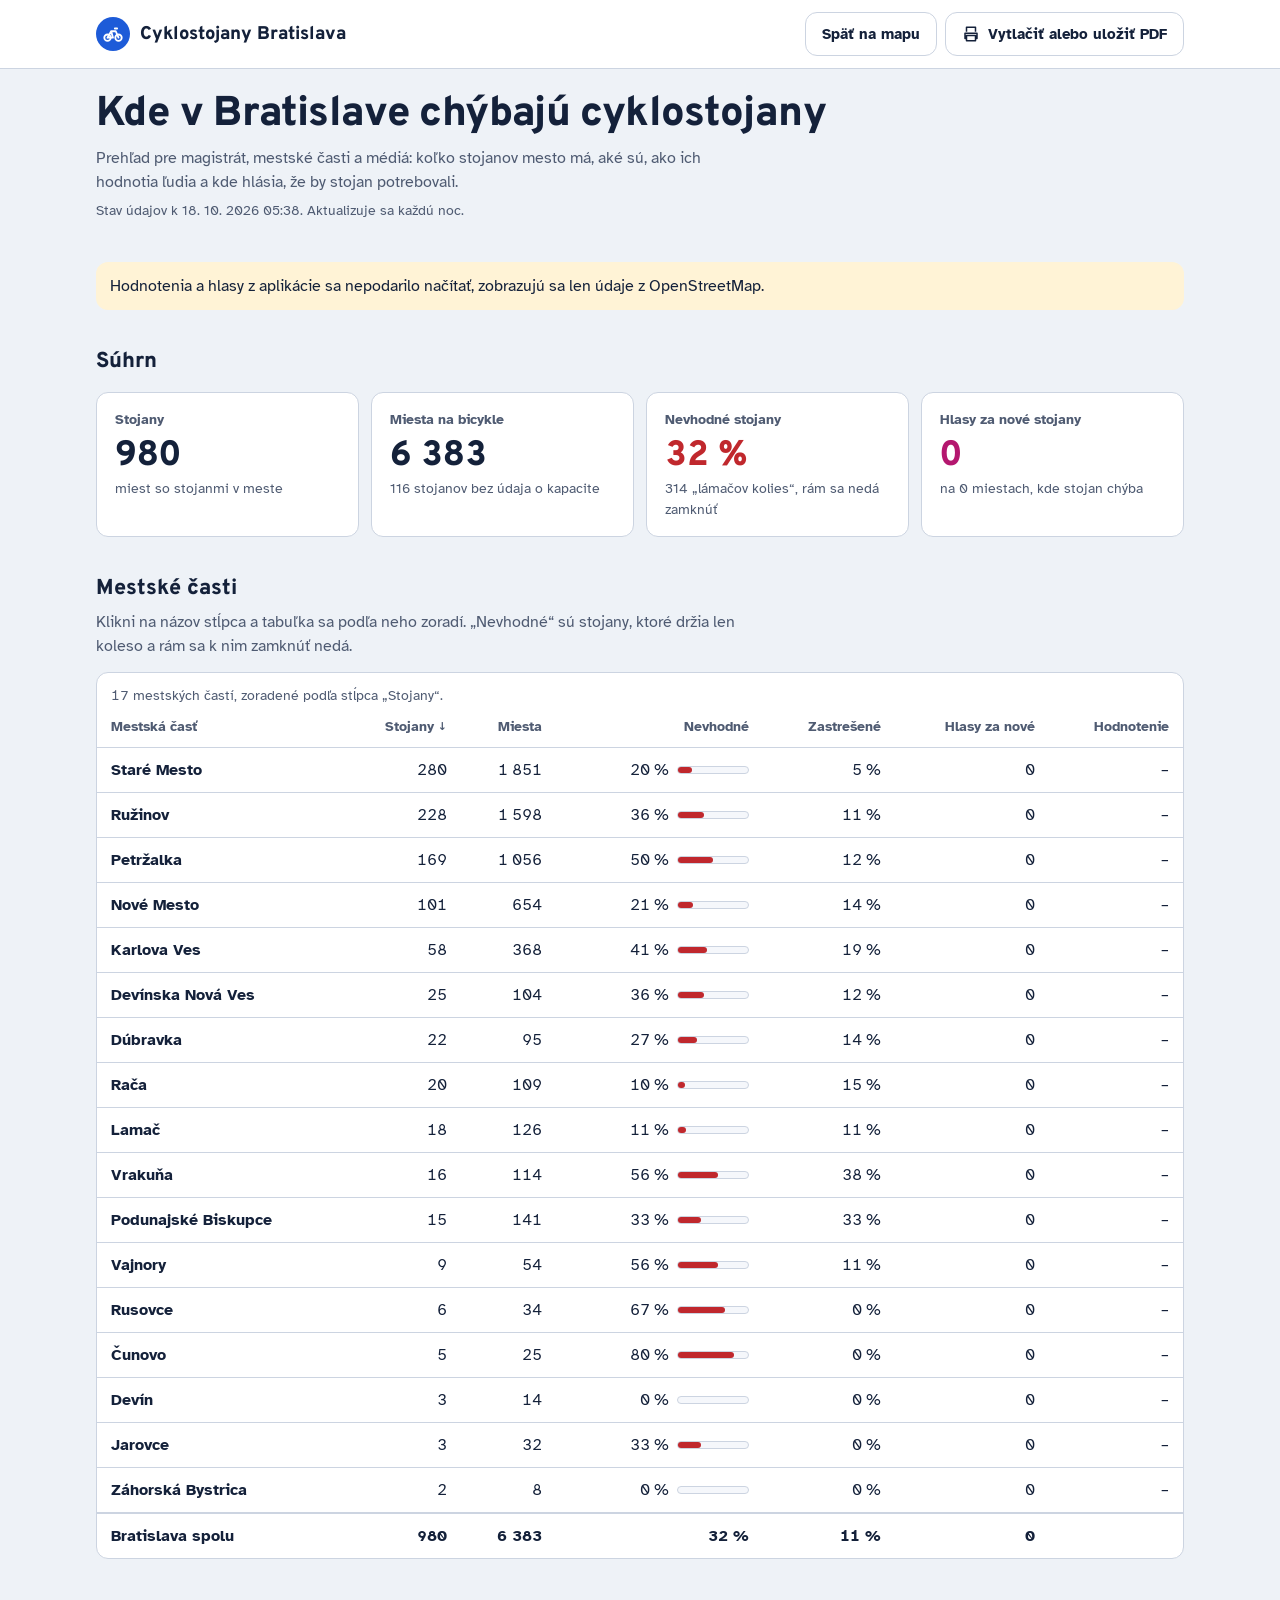
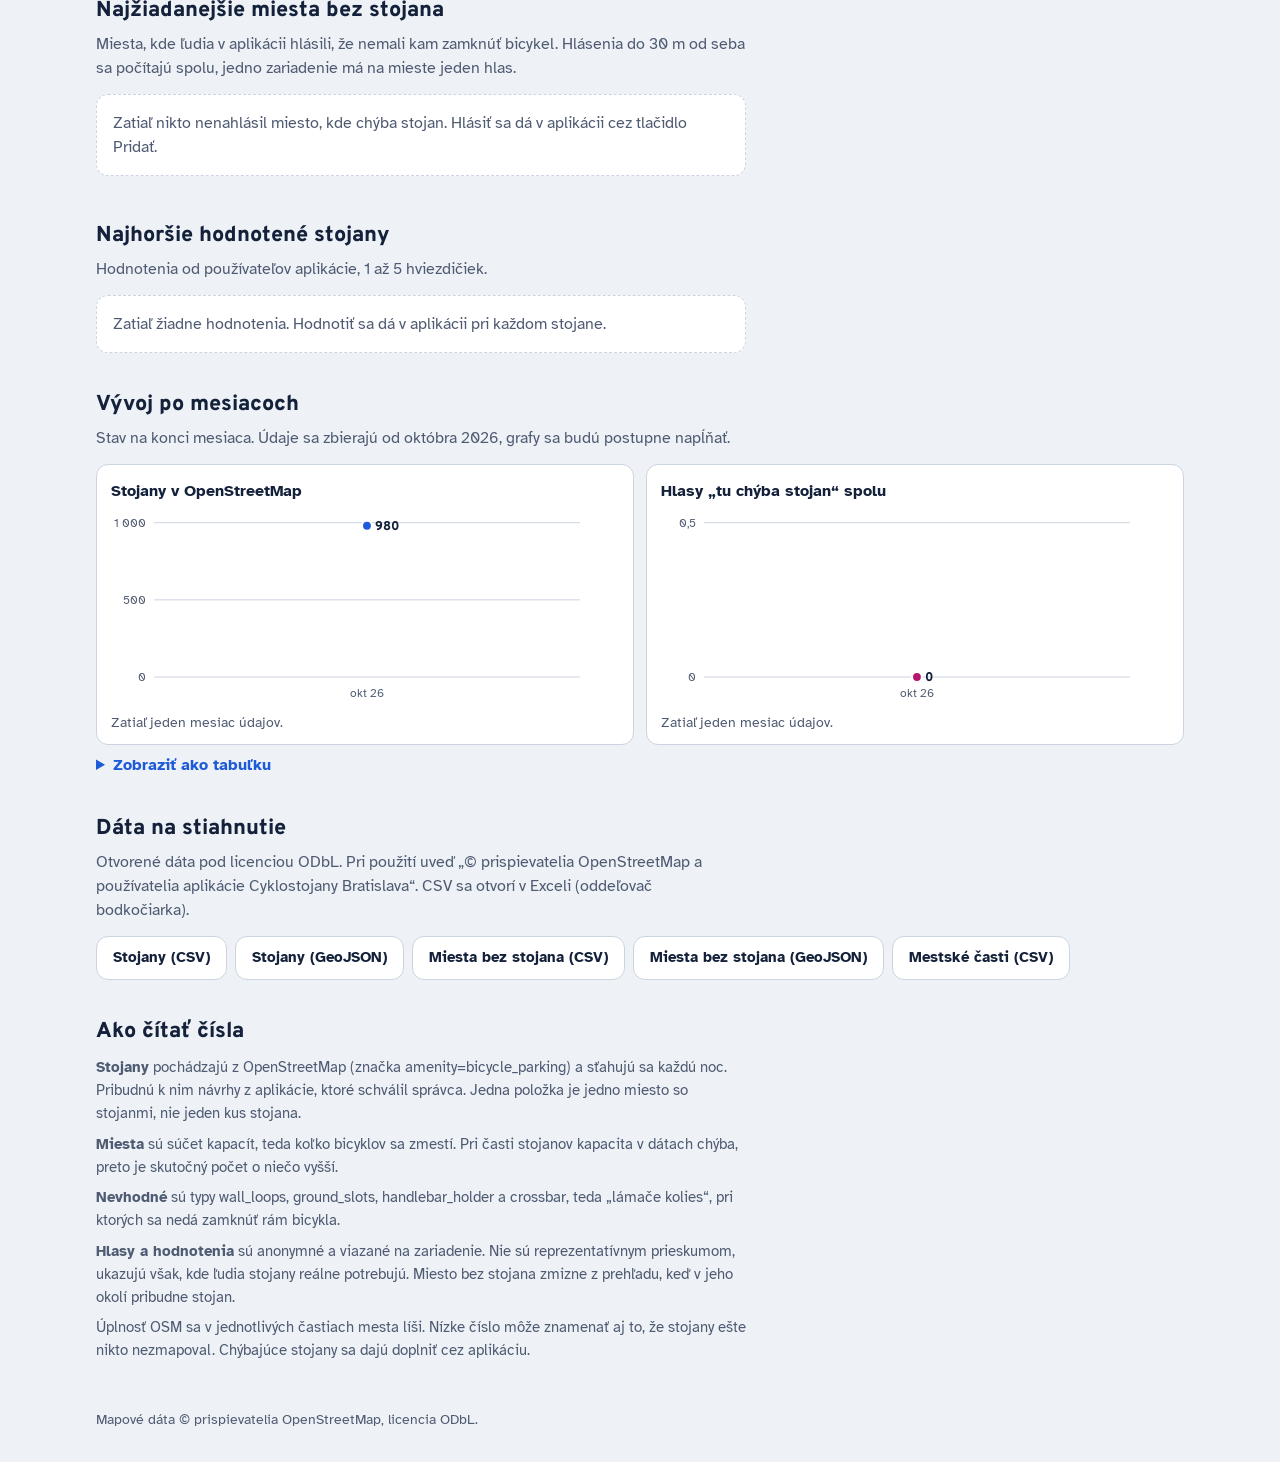
==== commit af562906: "Zdieľanie stojana z detailu a náhľad odkazu - tlačidlá Zdieľať (systémová ponuka v telefóne) a Kopír" ====
--- a/site/prehlad.html
+++ b/site/prehlad.html
@@ -6,6 +6,16 @@
 <meta name="theme-color" content="#1d5bd8">
 <title>Cyklostojany Bratislava – prehľad pre mesto</title>
 <meta name="description" content="Koľko cyklostojanov má Bratislava a jej mestské časti, aké sú a kde ľudia hlásia, že chýbajú.">
+<meta property="og:type" content="website">
+<meta property="og:site_name" content="Cyklostojany Bratislava">
+<meta property="og:title" content="Kde v Bratislave chýbajú cyklostojany">
+<meta property="og:description" content="Koľko cyklostojanov má Bratislava a jej mestské časti, aké sú a kde ľudia hlásia, že chýbajú.">
+<meta property="og:image" content="https://meridian213.github.io/stojany-ba/og.png">
+<meta property="og:image:width" content="1200">
+<meta property="og:image:height" content="630">
+<meta property="og:locale" content="sk_SK">
+<meta name="twitter:card" content="summary_large_image">
+<link rel="icon" href="icon.svg" type="image/svg+xml">
 <link rel="preconnect" href="https://fonts.googleapis.com">
 <link rel="preconnect" href="https://fonts.gstatic.com" crossorigin>
 <link rel="stylesheet" href="https://fonts.googleapis.com/css2?family=Atkinson+Hyperlegible:wght@400;700&family=Overpass:wght@700;800&display=swap">
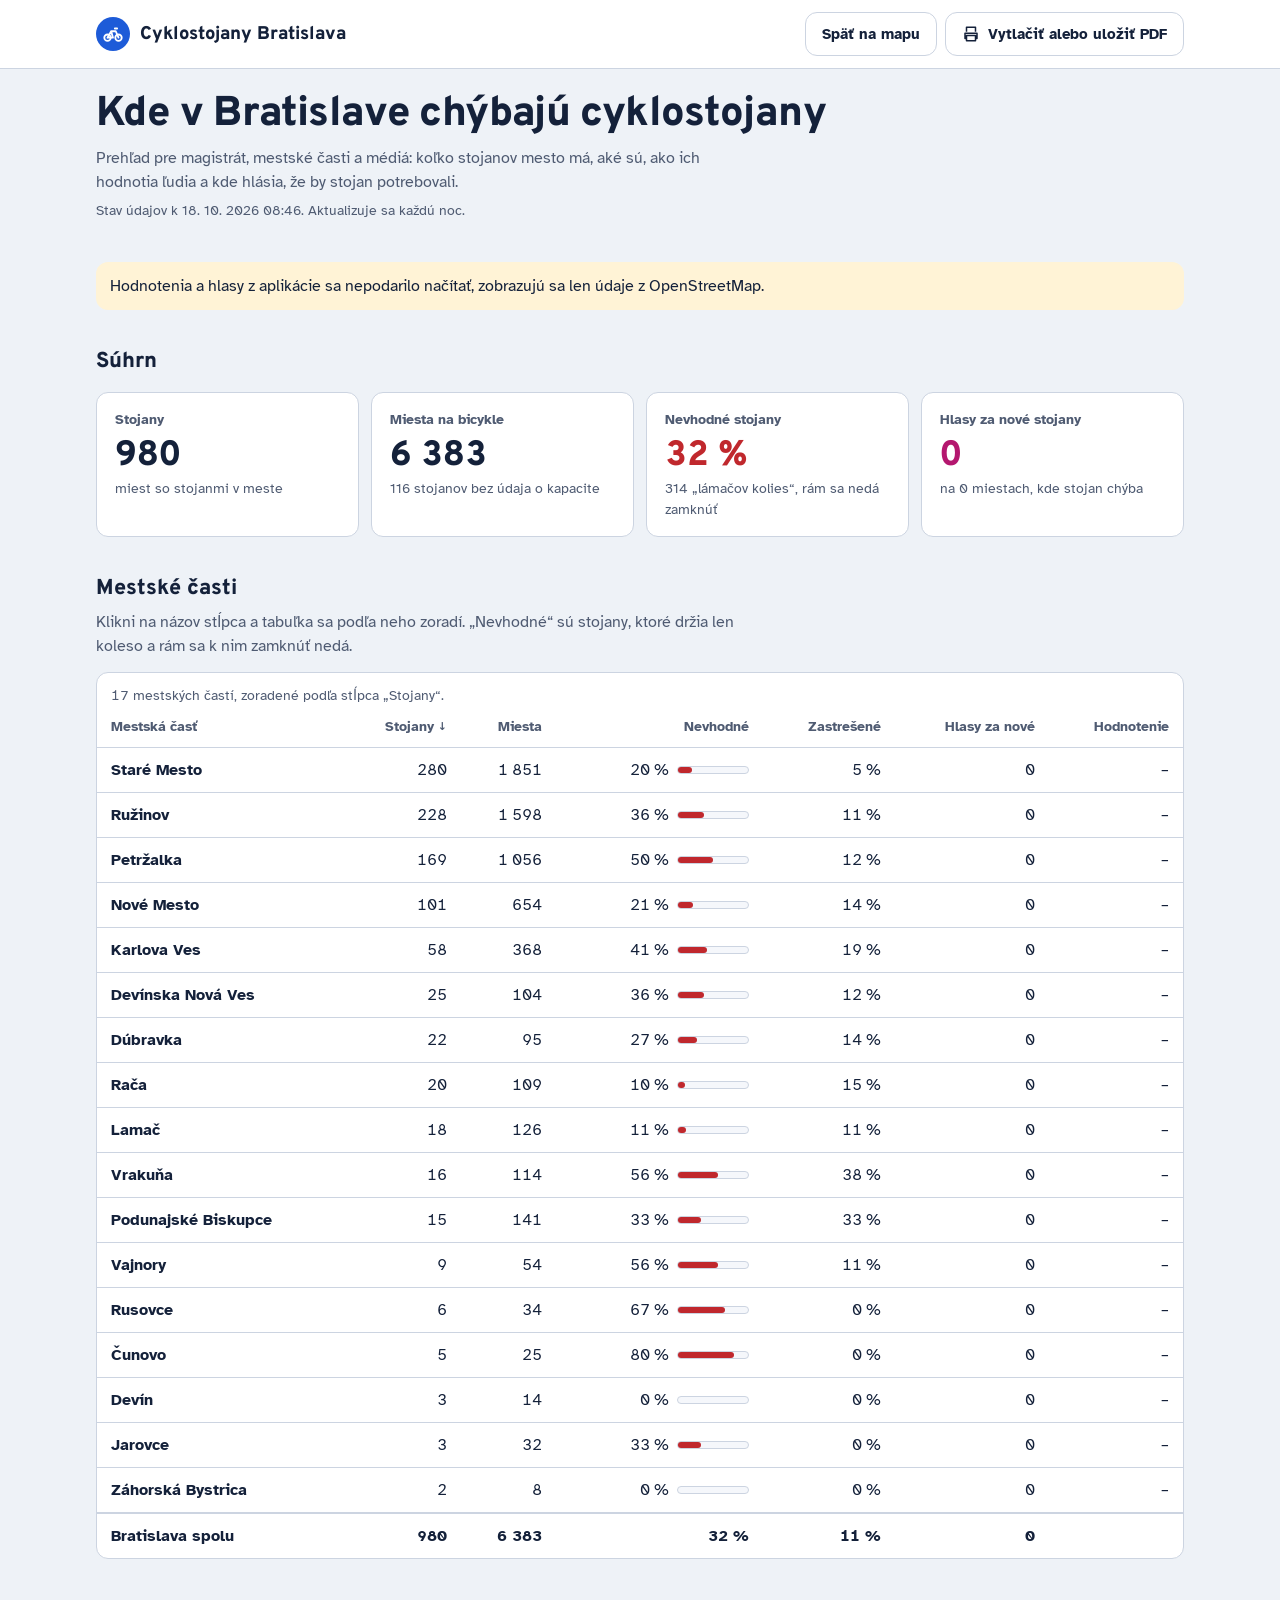
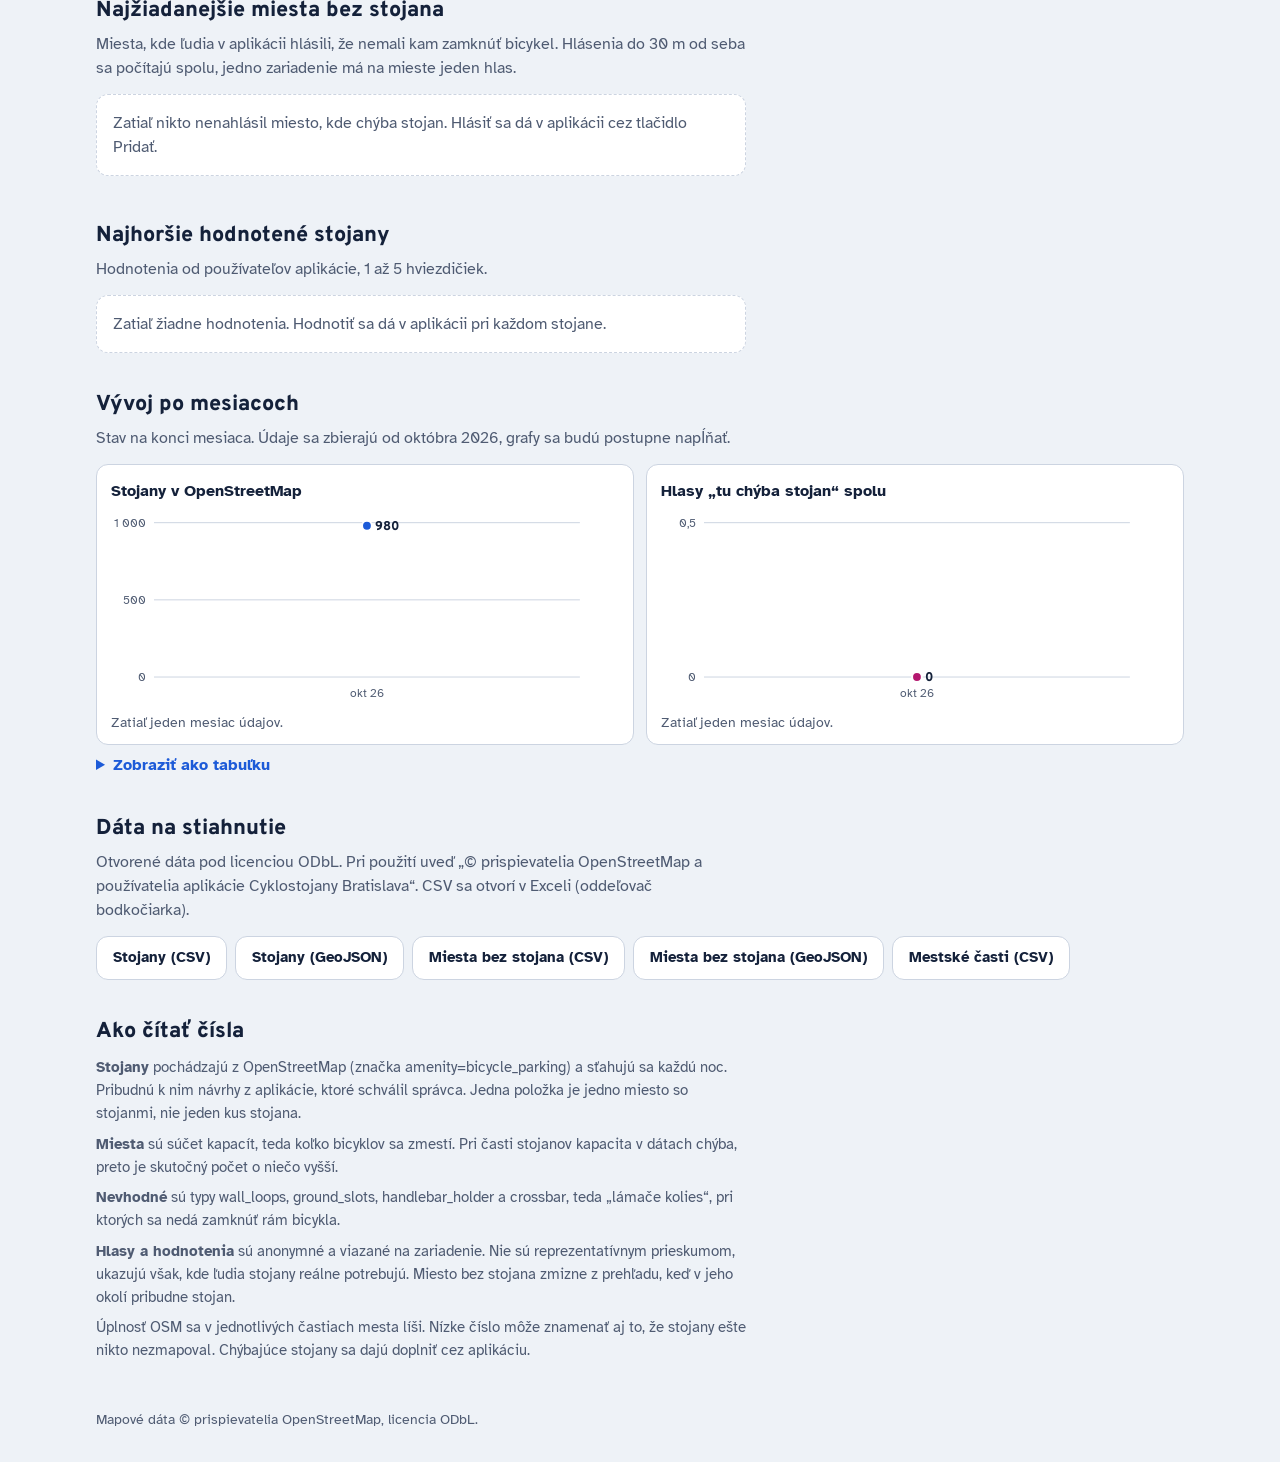
==== commit 7be34797: "Písma priamo v repozitári namiesto Google Fonts Návštevníci už neposielajú IP adresu Googlu. Atkinso" ====
--- a/site/prehlad.html
+++ b/site/prehlad.html
@@ -16,9 +16,8 @@
 <meta property="og:locale" content="sk_SK">
 <meta name="twitter:card" content="summary_large_image">
 <link rel="icon" href="icon.svg" type="image/svg+xml">
-<link rel="preconnect" href="https://fonts.googleapis.com">
-<link rel="preconnect" href="https://fonts.gstatic.com" crossorigin>
-<link rel="stylesheet" href="https://fonts.googleapis.com/css2?family=Atkinson+Hyperlegible:wght@400;700&family=Overpass:wght@700;800&display=swap">
+<link rel="preload" href="fonts/atkinson-hyperlegible-latin-400-normal.woff2" as="font" type="font/woff2" crossorigin>
+<link rel="stylesheet" href="fonts/fonts.css">
 <style>
 /* Layout: jeden stĺpec dokumentu (max ~70 rem), sekcie pod sebou; na tlač bez ovládacích prvkov. */
 :root {
--- a/site/fonts/fonts.css
+++ b/site/fonts/fonts.css
@@ -0,0 +1,18 @@
+/* Písma uložené priamo v repozitári (nie z Google Fonts), aby návštevníci neposielali IP adresu tretej strane.
+   Atkinson Hyperlegible a Overpass, licencia SIL Open Font License 1.1 (pozri LICENSE-*.txt), súbory z @fontsource 5.3.0. */
+@font-face { font-family: "Atkinson Hyperlegible"; font-style: normal; font-weight: 400; font-display: swap;
+  src: url("atkinson-hyperlegible-latin-ext-400-normal.woff2") format("woff2"); unicode-range: U+0100-02BA,U+02BD-02C5,U+02C7-02CC,U+02CE-02D7,U+02DD-02FF,U+0304,U+0308,U+0329,U+1D00-1DBF,U+1E00-1E9F,U+1EF2-1EFF,U+2020,U+20A0-20AB,U+20AD-20C0,U+2113,U+2C60-2C7F,U+A720-A7FF; }
+@font-face { font-family: "Atkinson Hyperlegible"; font-style: normal; font-weight: 400; font-display: swap;
+  src: url("atkinson-hyperlegible-latin-400-normal.woff2") format("woff2"); unicode-range: U+0000-00FF,U+0131,U+0152-0153,U+02BB-02BC,U+02C6,U+02DA,U+02DC,U+0304,U+0308,U+0329,U+2000-206F,U+20AC,U+2122,U+2191,U+2193,U+2212,U+2215,U+FEFF,U+FFFD; }
+@font-face { font-family: "Atkinson Hyperlegible"; font-style: normal; font-weight: 700; font-display: swap;
+  src: url("atkinson-hyperlegible-latin-ext-700-normal.woff2") format("woff2"); unicode-range: U+0100-02BA,U+02BD-02C5,U+02C7-02CC,U+02CE-02D7,U+02DD-02FF,U+0304,U+0308,U+0329,U+1D00-1DBF,U+1E00-1E9F,U+1EF2-1EFF,U+2020,U+20A0-20AB,U+20AD-20C0,U+2113,U+2C60-2C7F,U+A720-A7FF; }
+@font-face { font-family: "Atkinson Hyperlegible"; font-style: normal; font-weight: 700; font-display: swap;
+  src: url("atkinson-hyperlegible-latin-700-normal.woff2") format("woff2"); unicode-range: U+0000-00FF,U+0131,U+0152-0153,U+02BB-02BC,U+02C6,U+02DA,U+02DC,U+0304,U+0308,U+0329,U+2000-206F,U+20AC,U+2122,U+2191,U+2193,U+2212,U+2215,U+FEFF,U+FFFD; }
+@font-face { font-family: "Overpass"; font-style: normal; font-weight: 700; font-display: swap;
+  src: url("overpass-latin-ext-700-normal.woff2") format("woff2"); unicode-range: U+0100-02BA,U+02BD-02C5,U+02C7-02CC,U+02CE-02D7,U+02DD-02FF,U+0304,U+0308,U+0329,U+1D00-1DBF,U+1E00-1E9F,U+1EF2-1EFF,U+2020,U+20A0-20AB,U+20AD-20C0,U+2113,U+2C60-2C7F,U+A720-A7FF; }
+@font-face { font-family: "Overpass"; font-style: normal; font-weight: 700; font-display: swap;
+  src: url("overpass-latin-700-normal.woff2") format("woff2"); unicode-range: U+0000-00FF,U+0131,U+0152-0153,U+02BB-02BC,U+02C6,U+02DA,U+02DC,U+0304,U+0308,U+0329,U+2000-206F,U+20AC,U+2122,U+2191,U+2193,U+2212,U+2215,U+FEFF,U+FFFD; }
+@font-face { font-family: "Overpass"; font-style: normal; font-weight: 800; font-display: swap;
+  src: url("overpass-latin-ext-800-normal.woff2") format("woff2"); unicode-range: U+0100-02BA,U+02BD-02C5,U+02C7-02CC,U+02CE-02D7,U+02DD-02FF,U+0304,U+0308,U+0329,U+1D00-1DBF,U+1E00-1E9F,U+1EF2-1EFF,U+2020,U+20A0-20AB,U+20AD-20C0,U+2113,U+2C60-2C7F,U+A720-A7FF; }
+@font-face { font-family: "Overpass"; font-style: normal; font-weight: 800; font-display: swap;
+  src: url("overpass-latin-800-normal.woff2") format("woff2"); unicode-range: U+0000-00FF,U+0131,U+0152-0153,U+02BB-02BC,U+02C6,U+02DA,U+02DC,U+0304,U+0308,U+0329,U+2000-206F,U+20AC,U+2122,U+2191,U+2193,U+2212,U+2215,U+FEFF,U+FFFD; }
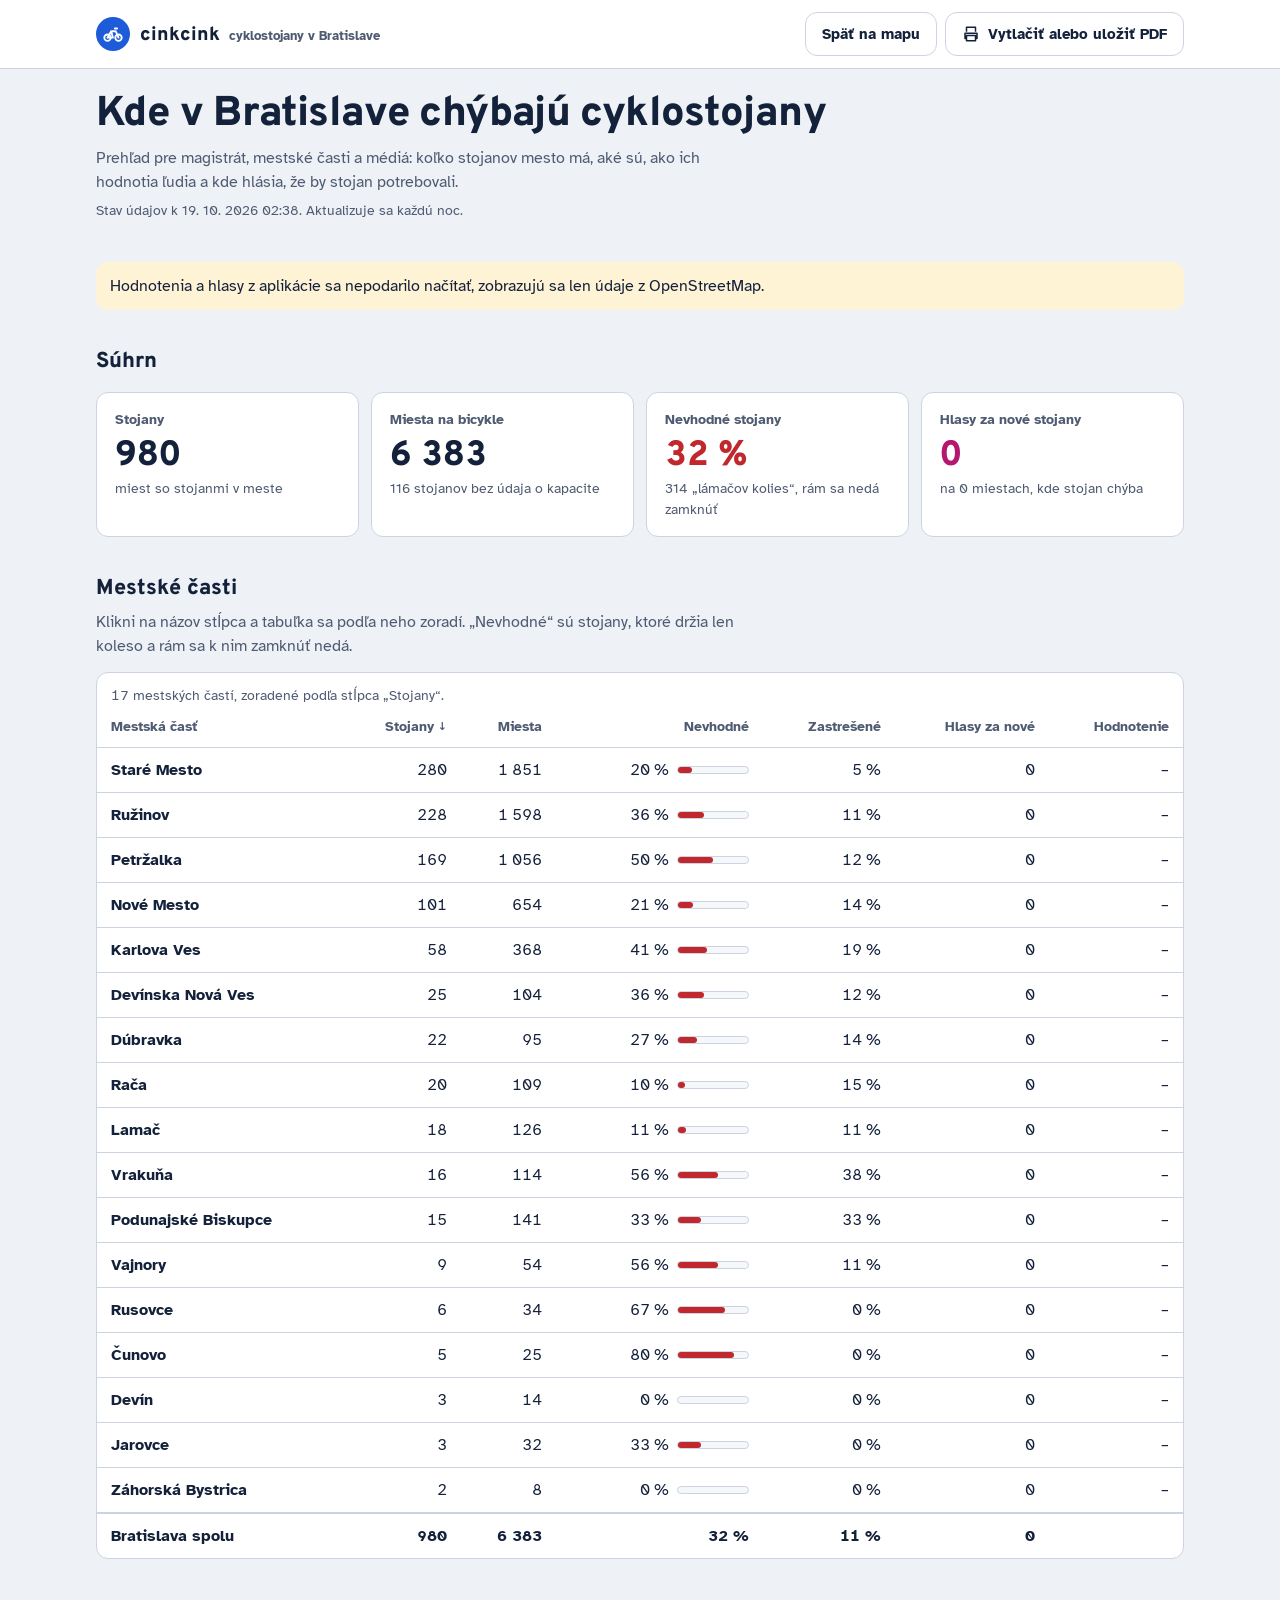
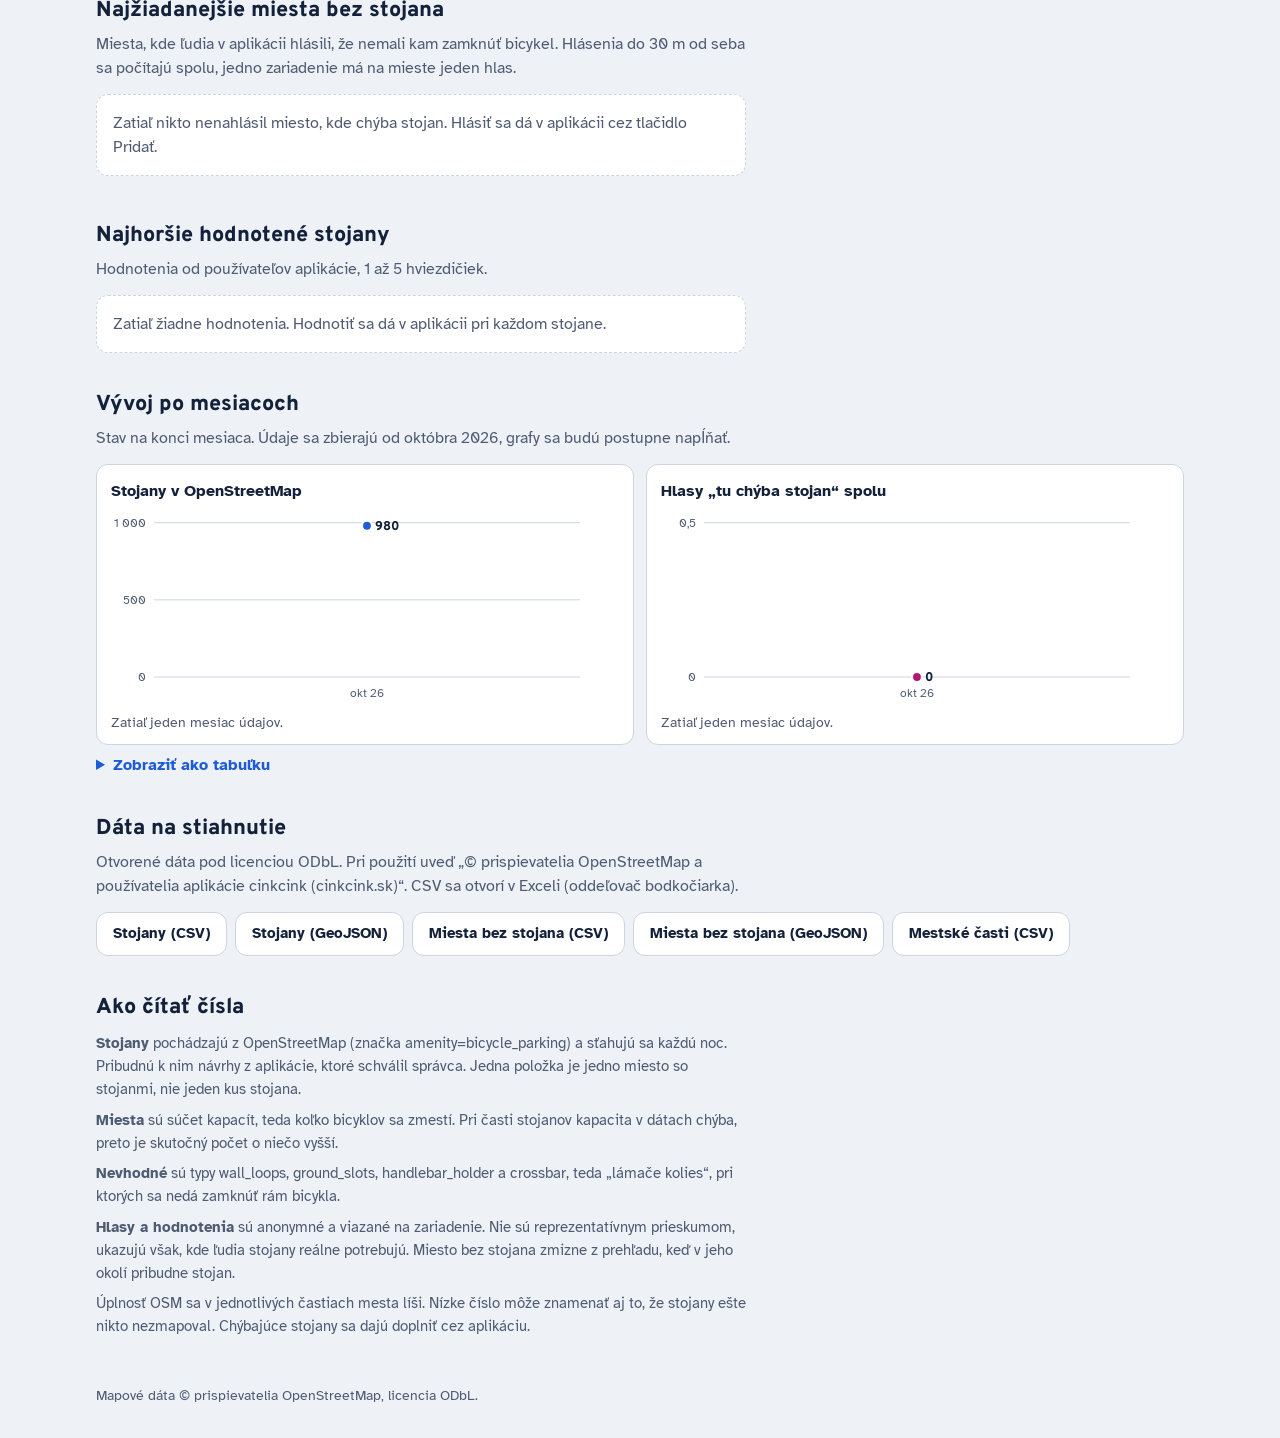
==== commit 17da4168: "Nový názov cinkcink a doména cinkcink.sk - názov „cinkcink“ s popisom „cyklostojany v Bratislave“ (m" ====
--- a/site/prehlad.html
+++ b/site/prehlad.html
@@ -4,13 +4,13 @@
 <meta charset="utf-8">
 <meta name="viewport" content="width=device-width, initial-scale=1, viewport-fit=cover">
 <meta name="theme-color" content="#1d5bd8">
-<title>Cyklostojany Bratislava – prehľad pre mesto</title>
+<title>cinkcink – prehľad cyklostojanov pre mesto</title>
 <meta name="description" content="Koľko cyklostojanov má Bratislava a jej mestské časti, aké sú a kde ľudia hlásia, že chýbajú.">
 <meta property="og:type" content="website">
-<meta property="og:site_name" content="Cyklostojany Bratislava">
+<meta property="og:site_name" content="cinkcink">
 <meta property="og:title" content="Kde v Bratislave chýbajú cyklostojany">
 <meta property="og:description" content="Koľko cyklostojanov má Bratislava a jej mestské časti, aké sú a kde ľudia hlásia, že chýbajú.">
-<meta property="og:image" content="https://meridian213.github.io/stojany-ba/og.png">
+<meta property="og:image" content="https://cinkcink.sk/og.png">
 <meta property="og:image:width" content="1200">
 <meta property="og:image:height" content="630">
 <meta property="og:locale" content="sk_SK">
@@ -81,7 +81,8 @@
 .brand { display: flex; align-items: center; gap: 10px; flex: 1; min-width: 0; text-decoration: none; color: var(--fg); }
 .brand-mark { width: 34px; height: 34px; border-radius: 50%; background: var(--accent); display: grid; place-items: center; flex: none; }
 .brand-mark svg { width: 22px; height: 22px; }
-.brand strong { font: 800 1.15rem/1.1 var(--f-display); padding-top: 3px; }
+.brand strong { font: 800 1.2rem/1.1 var(--f-display); padding-top: 3px; white-space: nowrap; overflow: hidden; text-overflow: ellipsis; }
+.brand .tagline { font: 700 .8rem/1.2 var(--f-body); color: var(--muted); margin-left: 4px; }
 .btn {
   min-height: 44px; padding: 8px 16px; border-radius: var(--r); border: 1px solid var(--line); background: var(--surface); color: var(--fg);
   font: 700 .95rem/1.2 var(--f-body); cursor: pointer; display: inline-flex; align-items: center; gap: 8px; text-decoration: none;
@@ -181,7 +182,7 @@
   <div class="wrap">
     <a class="brand" href="index.html">
       <span class="brand-mark" aria-hidden="true"><svg viewBox="0 0 24 24" fill="none" stroke="#fff" stroke-width="2" stroke-linecap="round" stroke-linejoin="round"><circle cx="6" cy="16" r="3.5"/><circle cx="18" cy="16" r="3.5"/><path d="M6 16l4-7h5l3 7M10 9l2 7h-6M14 6h2.5"/></svg></span>
-      <strong>Cyklostojany Bratislava</strong>
+      <strong>cinkcink <span class="tagline">cyklostojany v Bratislave</span></strong>
     </a>
     <div class="actions" style="display:flex;gap:8px;flex-wrap:wrap">
       <a class="btn" href="index.html">Späť na mapu</a>
@@ -267,7 +268,7 @@
     <section aria-labelledby="dlTitle">
       <div class="section-head">
         <h2 id="dlTitle">Dáta na stiahnutie</h2>
-        <p>Otvorené dáta pod licenciou ODbL. Pri použití uveď „© prispievatelia OpenStreetMap a používatelia aplikácie Cyklostojany Bratislava“. CSV sa otvorí v Exceli (oddeľovač bodkočiarka).</p>
+        <p>Otvorené dáta pod licenciou ODbL. Pri použití uveď „© prispievatelia OpenStreetMap a používatelia aplikácie cinkcink (cinkcink.sk)“. CSV sa otvorí v Exceli (oddeľovač bodkočiarka).</p>
       </div>
       <div class="downloads">
         <button class="btn" type="button" data-dl="racks-csv">Stojany (CSV)</button>
@@ -522,7 +523,7 @@
   const a = document.createElement("a"); a.href = URL.createObjectURL(new Blob([text], { type })); a.download = name;
   document.body.appendChild(a); a.click(); setTimeout(() => { URL.revokeObjectURL(a.href); a.remove(); }, 1000);
 }
-const LICENSE = "© prispievatelia OpenStreetMap a používatelia aplikácie Cyklostojany Bratislava, ODbL";
+const LICENSE = "© prispievatelia OpenStreetMap a používatelia aplikácie cinkcink (cinkcink.sk), ODbL";
 function download(kind) {
   const day = (D.fetched || new Date().toISOString()).slice(0, 10);
   if (kind === "racks-csv") save(`cyklostojany-bratislava-${day}.csv`, csv([["zdroj", "id", "mestska_cast", "kategoria", "typ_osm", "kapacita", "zastreseny", "pristup", "nazov", "lat", "lon", "hodnotenie", "pocet_hodnoteni"],
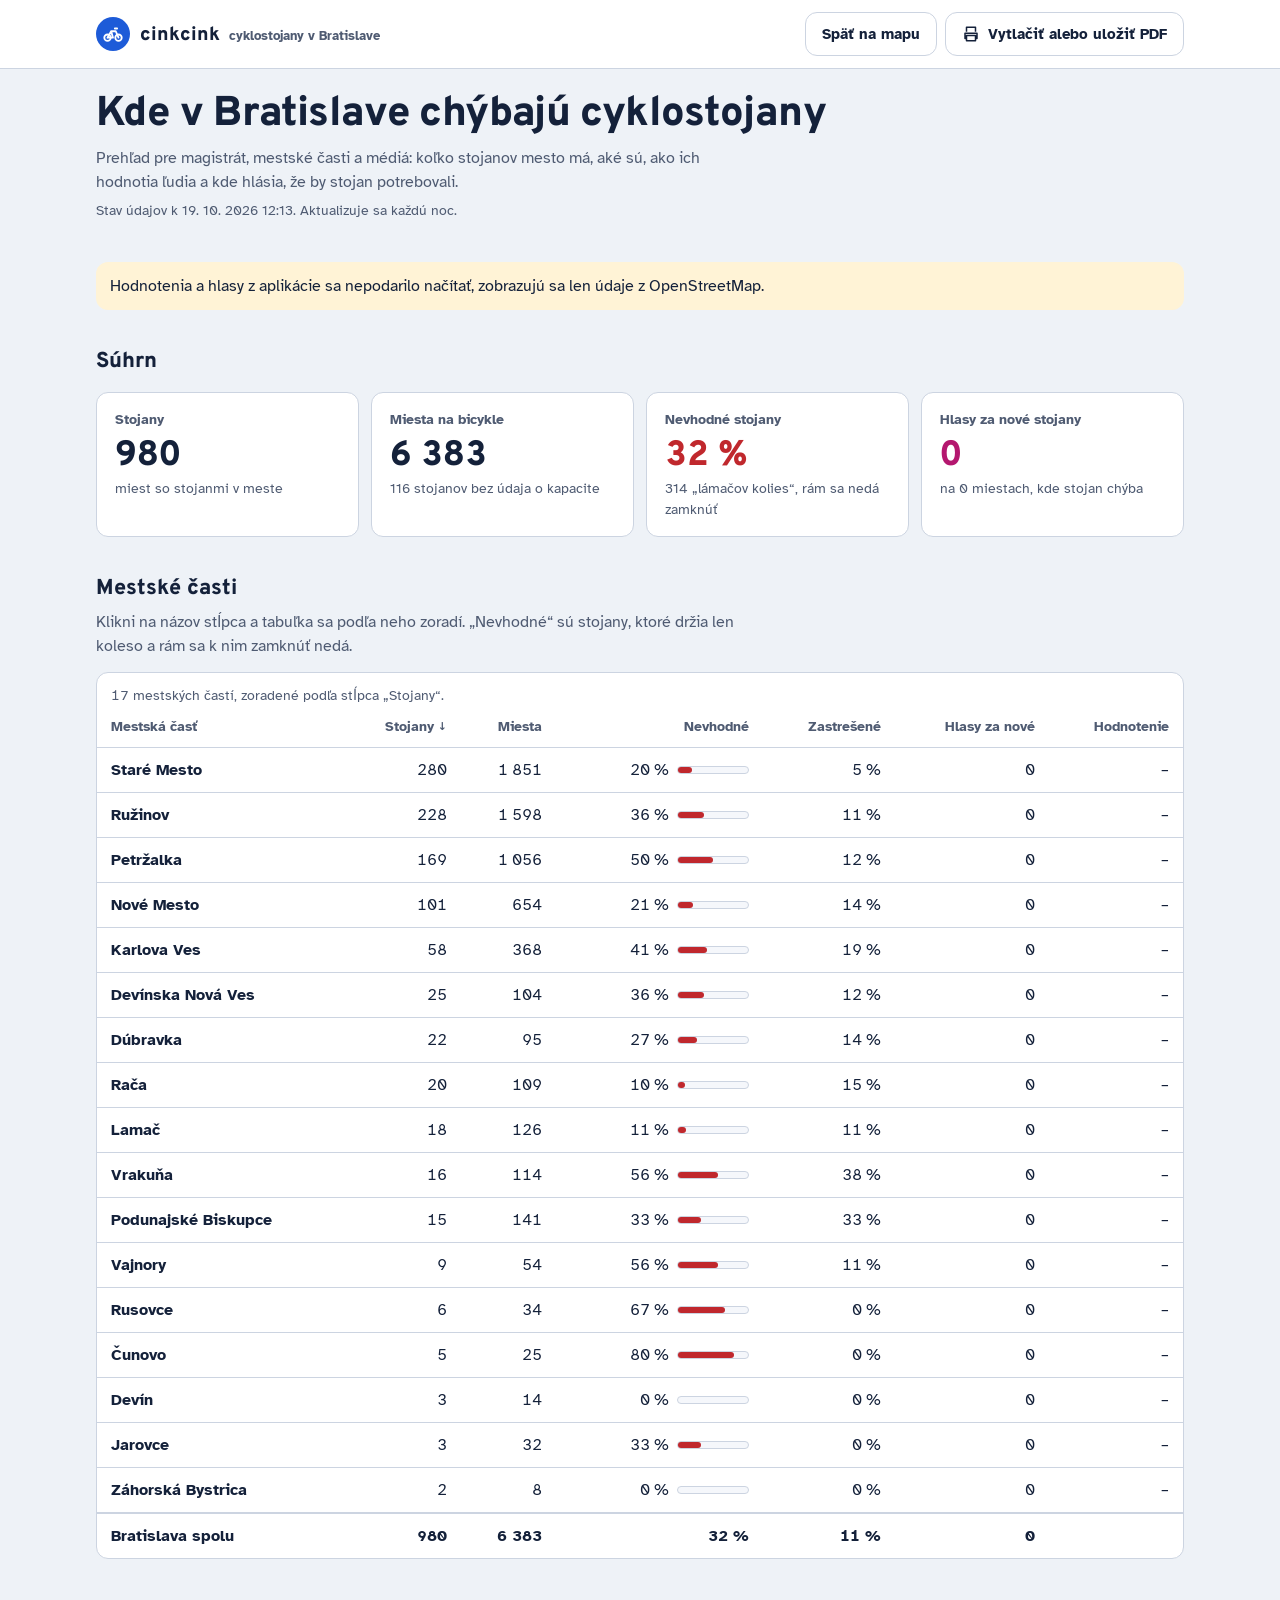
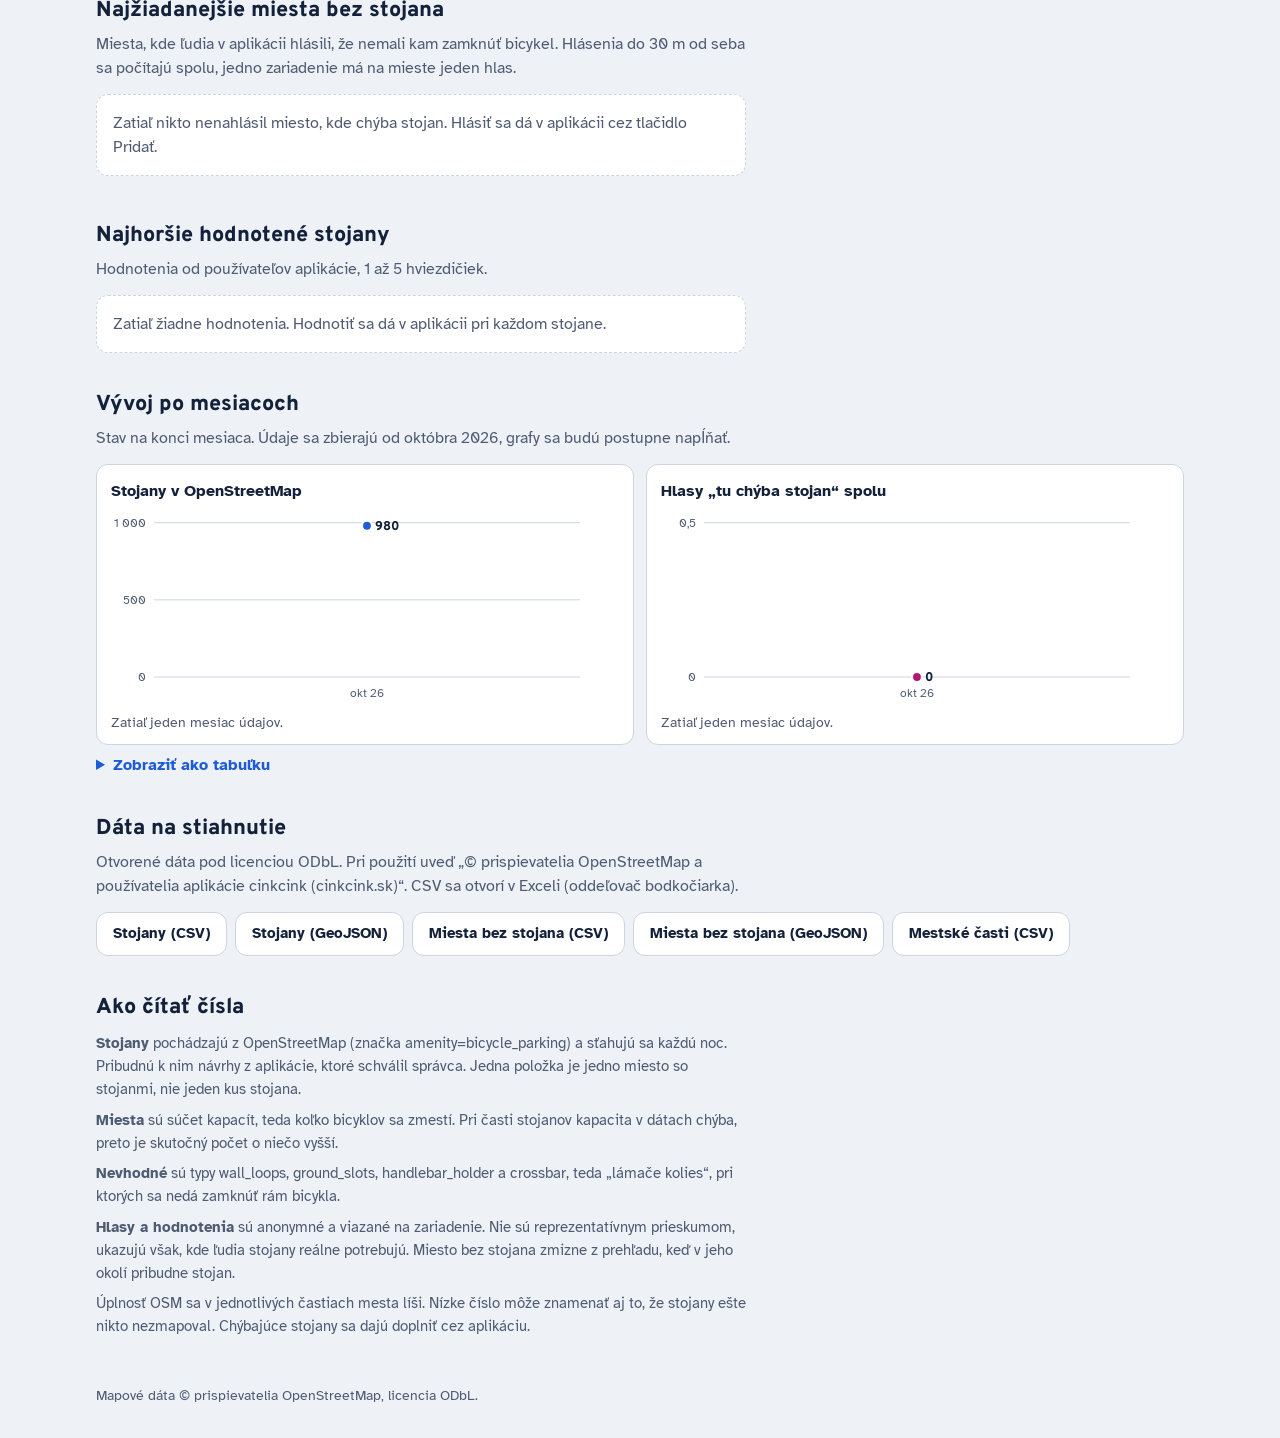
==== commit 4b25cc6d: "Nový dôvod pri hlásení chýbajúceho stojana: Deti – krúžky, aktivity - aplikácia aj prehľad pre mesto" ====
--- a/site/prehlad.html
+++ b/site/prehlad.html
@@ -302,7 +302,7 @@
   wall_loops: "bad", ground_slots: "bad", handlebar_holder: "bad", crossbar: "bad",
 };
 const CAT_LABEL = { safe: "Bezpečný stojan", shelter: "Prístrešok alebo box", informal: "Neformálne miesto", bad: "Nevhodný stojan", unknown: "Neznámy typ" };
-const REASONS = { work: "Práca", shop: "Obchod alebo služby", school: "Škola", transit: "Zastávka MHD alebo vlak", office: "Úrad alebo lekár", home: "Bývam tu", leisure: "Voľný čas alebo šport", other: "Iné" };
+const REASONS = { work: "Práca", shop: "Obchod alebo služby", school: "Škola", kids: "Deti – krúžky, aktivity", transit: "Zastávka MHD alebo vlak", office: "Úrad alebo lekár", home: "Bývam tu", leisure: "Voľný čas alebo šport", other: "Iné" };
 // do rebríčka len skutočné nedostatky; zastrešenie a osvetlenie väčšina stojanov nemá
 const CRIT = { frame: "rám sa nedá zamknúť", good_condition: "je v zlom stave" };
 
